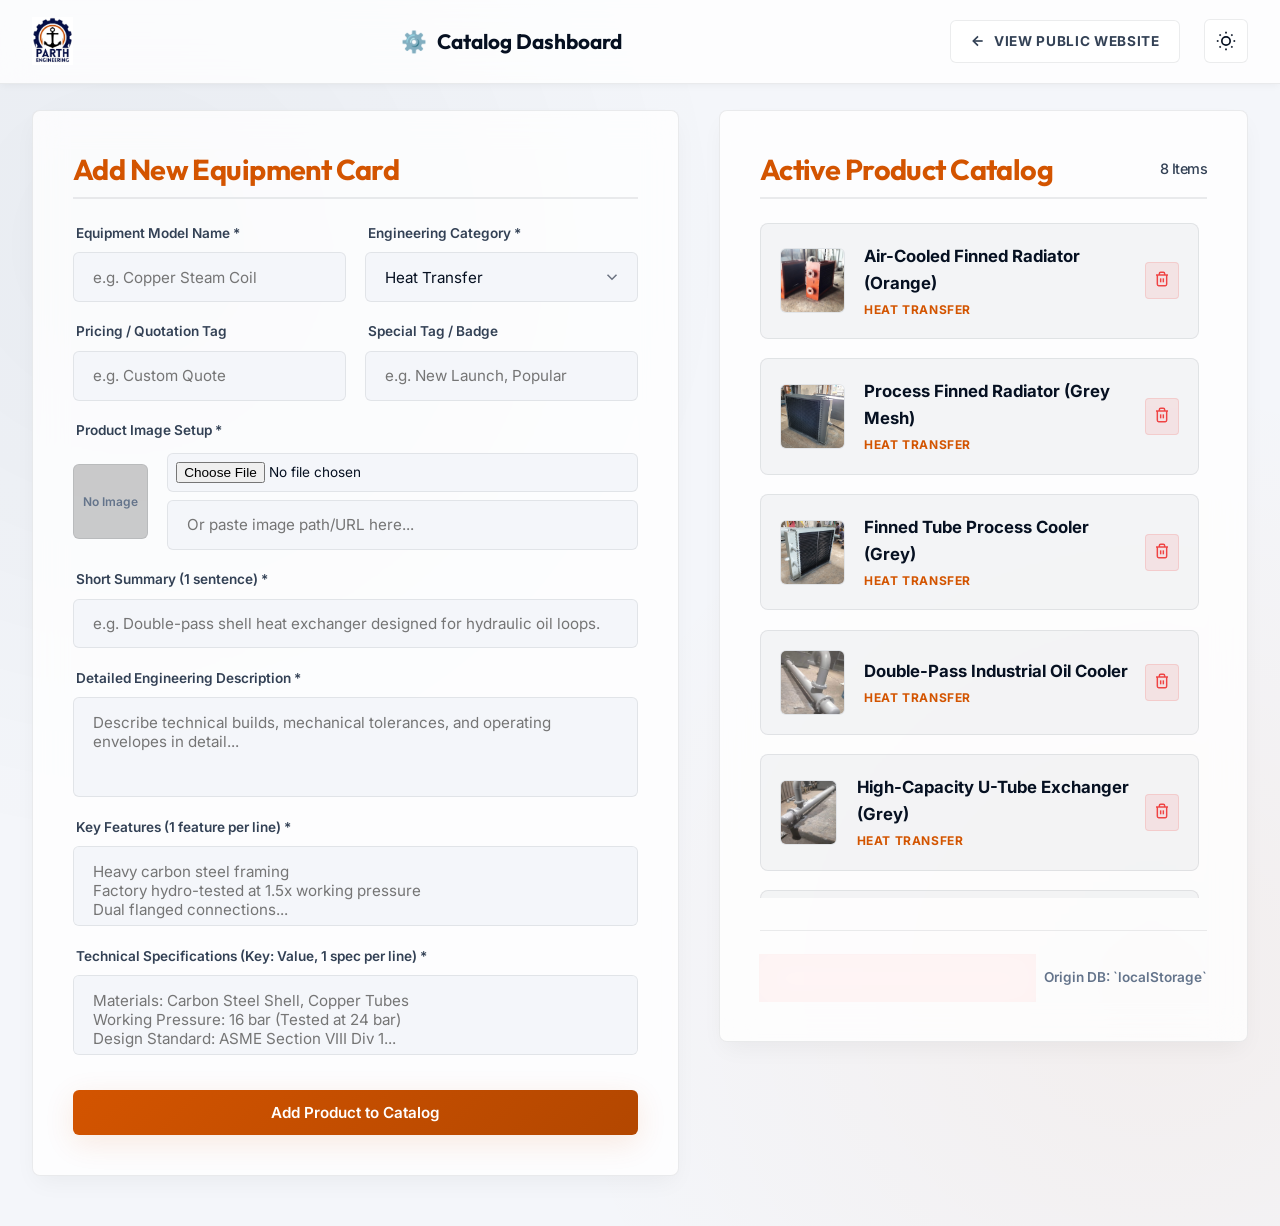
==== manage-product.html @ 8be784d9 "Initial commit: Parth Engineering Catalogue & Private Dashboard" ====
<!DOCTYPE html>
<html lang="en" data-theme="dark">
<head>
    <meta charset="UTF-8">
    <meta name="viewport" content="width=device-width, initial-scale=1.0">
    <title>Parth Engineering | Private Catalog Dashboard</title>
    
    <!-- Theme & Stylesheet -->
    <link rel="stylesheet" href="style.css">
    
    <style>
        /* Admin Page Custom Specific Utilities */
        .admin-dashboard-wrapper {
            min-height: 100vh;
            padding-top: 110px;
            padding-bottom: 50px;
            background: radial-gradient(circle at 10% 20%, rgba(var(--accent-secondary-rgb), 0.05) 0%, transparent 40%),
                        radial-gradient(circle at 90% 80%, rgba(var(--accent-primary-rgb), 0.05) 0%, transparent 40%);
        }
        
        .admin-container {
            width: 100%;
            max-width: 1400px;
            margin: 0 auto;
            padding: 0 2rem;
        }
        
        .dashboard-grid {
            display: grid;
            grid-template-columns: 1.1fr 0.9fr;
            gap: 2.5rem;
            align-items: flex-start;
        }
        
        .dashboard-panel {
            padding: 2.5rem;
            border-radius: 8px;
        }
        
        .dashboard-panel h2 {
            font-size: 1.8rem;
            margin-bottom: 1.5rem;
            color: var(--accent-primary);
            border-bottom: 2px solid var(--border-color);
            padding-bottom: 0.6rem;
            display: flex;
            align-items: center;
            justify-content: space-between;
        }
        
        .dashboard-panel h2 span {
            font-size: 0.9rem;
            color: var(--text-secondary);
            font-weight: 500;
        }
        
        .admin-nav-link {
            display: inline-flex;
            align-items: center;
            gap: 0.5rem;
            font-weight: 700;
            color: var(--text-secondary);
            text-transform: uppercase;
            font-size: 0.85rem;
            letter-spacing: 0.05em;
            padding: 0.6rem 1.2rem;
            border-radius: 6px;
            border: 1px solid var(--border-color);
            background: var(--surface);
            transition: var(--transition-smooth);
        }
        
        .admin-nav-link:hover {
            color: var(--accent-primary);
            border-color: var(--accent-primary);
            background: var(--surface-hover);
            transform: translateX(-3px);
        }
        
        .admin-nav-link svg {
            width: 16px;
            height: 16px;
            stroke: currentColor;
            stroke-width: 2.5;
            fill: none;
            transition: var(--transition-smooth);
        }
        
        .admin-form-grid {
            display: grid;
            grid-template-columns: 1fr 1fr;
            gap: 1.2rem;
        }
        
        .admin-form-grid .full-width {
            grid-column: span 2;
        }
        
        /* Dashboard scrollable inventory list */
        .dashboard-list {
            display: flex;
            flex-direction: column;
            gap: 1.2rem;
            max-height: 75vh;
            overflow-y: auto;
            padding-right: 0.5rem;
        }
        
        /* Scrollbar styles for dashboard list */
        .dashboard-list::-webkit-scrollbar {
            width: 6px;
        }
        .dashboard-list::-webkit-scrollbar-track {
            background: rgba(0,0,0,0.1);
            border-radius: 3px;
        }
        .dashboard-list::-webkit-scrollbar-thumb {
            background: var(--border-color);
            border-radius: 3px;
        }
        .dashboard-list::-webkit-scrollbar-thumb:hover {
            background: var(--accent-primary);
        }
        
        .dashboard-item {
            display: flex;
            align-items: center;
            justify-content: space-between;
            padding: 1.2rem;
            border-radius: 8px;
            background: rgba(var(--accent-secondary-rgb), 0.04);
            border: 1px solid var(--border-color);
            transition: var(--transition-smooth);
        }
        
        .dashboard-item:hover {
            border-color: rgba(var(--accent-primary-rgb), 0.3);
            background: rgba(var(--accent-secondary-rgb), 0.08);
            transform: translateY(-2px);
        }
        
        .dashboard-item-meta {
            display: flex;
            align-items: center;
            gap: 1.2rem;
        }
        
        .dashboard-item-meta img {
            width: 65px;
            height: 65px;
            object-fit: cover;
            border-radius: 6px;
            border: 1px solid var(--border-color);
            background: var(--bg-primary);
        }
        
        .dashboard-item-title {
            font-weight: 700;
            font-size: 1.05rem;
            margin-bottom: 0.2rem;
            color: var(--text-primary);
        }
        
        .dashboard-item-cat {
            font-size: 0.75rem;
            text-transform: uppercase;
            letter-spacing: 0.05em;
            color: var(--accent-primary);
            font-weight: 700;
        }
        
        .dashboard-footer-actions {
            margin-top: 2rem;
            border-top: 1px solid var(--border-color);
            padding-top: 1.5rem;
            display: flex;
            justify-content: space-between;
            align-items: center;
        }
        
        @media (max-width: 1024px) {
            .dashboard-grid {
                grid-template-columns: 1fr;
            }
        }
        
        @media (max-width: 640px) {
            .admin-form-grid {
                grid-template-columns: 1fr;
            }
            .admin-form-grid .full-width, 
            .admin-form-grid div {
                grid-column: span 1;
            }
        }
    </style>
</head>
<body>

    <!-- Header Navigation -->
    <header id="main-header" class="scrolled">
        <div class="container">
            <a href="index.html" class="logo" id="header-logo" aria-label="Parth Engineering Home">
                <img src="assets/logo.png" alt="Parth Engineering Logo">
            </a>
            
            <div style="font-family: 'Outfit', sans-serif; font-size: 1.3rem; font-weight: 700; display: flex; align-items: center; gap: 0.6rem;">
                <span style="color: var(--accent-primary);">⚙️</span> Catalog Dashboard
            </div>
            
            <div class="nav-actions">
                <a href="index.html" class="admin-nav-link">
                    <svg xmlns="http://www.w3.org/2000/svg" viewBox="0 0 24 24">
                        <line x1="19" y1="12" x2="5" y2="12"></line>
                        <polyline points="12 19 5 12 12 5"></polyline>
                    </svg>
                    <span>View Public Website</span>
                </a>
                
                <button class="theme-toggle" id="theme-toggle" aria-label="Toggle Dark/Light Theme">
                    <!-- Moon Icon -->
                    <svg class="moon-icon" viewBox="0 0 24 24" xmlns="http://www.w3.org/2000/svg">
                        <path d="M21 12.79A9 9 0 1 1 11.21 3 7 7 0 0 0 21 12.79z"></path>
                    </svg>
                    <!-- Sun Icon -->
                    <svg class="sun-icon" viewBox="0 0 24 24" xmlns="http://www.w3.org/2000/svg">
                        <circle cx="12" cy="12" r="5"></circle>
                        <line x1="12" y1="1" x2="12" y2="3"></line>
                        <line x1="12" y1="21" x2="12" y2="23"></line>
                        <line x1="4.22" y1="4.22" x2="5.64" y2="5.64"></line>
                        <line x1="18.36" y1="18.36" x2="19.78" y2="19.78"></line>
                        <line x1="1" y1="12" x2="3" y2="12"></line>
                        <line x1="21" y1="12" x2="23" y2="12"></line>
                        <line x1="4.22" y1="19.78" x2="5.64" y2="18.36"></line>
                        <line x1="18.36" y1="5.64" x2="19.78" y2="4.22"></line>
                    </svg>
                </button>
            </div>
        </div>
    </header>

    <main class="admin-dashboard-wrapper">
        <div class="admin-container">
            <div class="dashboard-grid">
                
                <!-- Left Section: Add Equipment Form Panel -->
                <section class="dashboard-panel glass">
                    <h2>Add New Equipment Card</h2>
                    <form id="admin-form" class="contact-form admin-form-grid">
                        <div class="form-group">
                            <label for="prod-name" class="form-label">Equipment Model Name *</label>
                            <input type="text" id="prod-name" class="form-input" placeholder="e.g. Copper Steam Coil" required>
                        </div>
                        
                        <div class="form-group">
                            <label for="prod-category" class="form-label">Engineering Category *</label>
                            <select id="prod-category" class="form-input" style="appearance: none; background-image: url('data:image/svg+xml,%3Csvg xmlns=%22http://www.w3.org/2000/svg%22 viewBox=%220 0 24 24%22 fill=%22none%22 stroke=%22%236b7280%22 stroke-width=%222%22%3E%3Cpolyline points=%226 9 12 15 18 9%22%3E%3C/polyline%3E%3C/svg%3E'); background-repeat: no-repeat; background-position: right 1rem center; background-size: 1.1rem;" required>
                                <option value="heat-transfer">Heat Transfer</option>
                                <option value="air-movement">Air Movement</option>
                                <option value="fabrication">Fabrication</option>
                            </select>
                        </div>
                        
                        <div class="form-group">
                            <label for="prod-price" class="form-label">Pricing / Quotation Tag</label>
                            <input type="text" id="prod-price" class="form-input" placeholder="e.g. Custom Quote">
                        </div>
                        
                        <div class="form-group">
                            <label for="prod-badge" class="form-label">Special Tag / Badge</label>
                            <input type="text" id="prod-badge" class="form-input" placeholder="e.g. New Launch, Popular">
                        </div>
                        
                        <div class="form-group full-width">
                            <label class="form-label">Product Image Setup *</label>
                            <div style="display: flex; gap: 1.2rem; align-items: center; margin-top: 0.2rem;">
                                <div id="prod-image-preview" style="width: 75px; height: 75px; border-radius: 6px; border: 1px solid var(--border-color); background: rgba(0,0,0,0.2); background-size: cover; background-position: center; display: flex; align-items: center; justify-content: center; flex-shrink: 0; color: var(--text-muted); font-size: 0.75rem; font-weight: 600;">
                                    No Image
                                </div>
                                <div style="display: flex; flex-direction: column; gap: 0.5rem; flex-grow: 1;">
                                    <input type="file" id="prod-image-file" class="form-input" accept="image/*" style="padding: 0.5rem; font-size: 0.85rem;" title="Upload directly from your device">
                                    <input type="text" id="prod-image" class="form-input" placeholder="Or paste image path/URL here..." required>
                                </div>
                            </div>
                        </div>
                        
                        <div class="form-group full-width">
                            <label for="prod-excerpt" class="form-label">Short Summary (1 sentence) *</label>
                            <input type="text" id="prod-excerpt" class="form-input" placeholder="e.g. Double-pass shell heat exchanger designed for hydraulic oil loops." required>
                        </div>
                        
                        <div class="form-group full-width">
                            <label for="prod-desc" class="form-label">Detailed Engineering Description *</label>
                            <textarea id="prod-desc" class="form-input" style="height: 100px;" placeholder="Describe technical builds, mechanical tolerances, and operating envelopes in detail..." required></textarea>
                        </div>
                        
                        <div class="form-group full-width">
                            <label for="prod-features" class="form-label">Key Features (1 feature per line) *</label>
                            <textarea id="prod-features" class="form-input" style="height: 80px;" placeholder="Heavy carbon steel framing&#10;Factory hydro-tested at 1.5x working pressure&#10;Dual flanged connections..." required></textarea>
                        </div>
                        
                        <div class="form-group full-width">
                            <label for="prod-specs" class="form-label">Technical Specifications (Key: Value, 1 spec per line) *</label>
                            <textarea id="prod-specs" class="form-input" style="height: 80px;" placeholder="Materials: Carbon Steel Shell, Copper Tubes&#10;Working Pressure: 16 bar (Tested at 24 bar)&#10;Design Standard: ASME Section VIII Div 1..." required></textarea>
                        </div>
                        
                        <button type="submit" class="btn btn-primary full-width" style="margin-top: 1rem;">
                            <span>Add Product to Catalog</span>
                        </button>
                    </form>
                </section>
                
                <!-- Right Section: Active Products Grid Panel -->
                <section class="dashboard-panel glass">
                    <h2>Active Product Catalog <span id="product-count">0 Items</span></h2>
                    
                    <div class="dashboard-list" id="admin-catalog-list">
                        <!-- Loaded dynamically from admin.js -->
                    </div>
                    
                    <div class="dashboard-footer-actions">
                        <button id="btn-admin-reset" class="btn btn-secondary" style="border-color: #ef4444; color: #ef4444; background: rgba(239, 68, 68, 0.05); font-weight: 700;">
                            <svg xmlns="http://www.w3.org/2000/svg" viewBox="0 0 24 24" width="16" height="16" fill="none" stroke="currentColor" stroke-width="2.5" style="margin-right: 0.2rem;">
                                <path d="M21.5 2v6h-6M21.34 15.57a10 10 0 1 1-.57-8.38l5.67-5.67"></path>
                            </svg>
                            <span>Reset Catalog to Defaults</span>
                        </button>
                        
                        <div style="font-size: 0.85rem; color: var(--text-muted); font-weight: 600;">
                            Origin DB: `localStorage`
                        </div>
                    </div>
                </section>
                
            </div>
        </div>
    </main>

    <!-- Core Administrative Controller Sheet -->
    <script src="admin.js"></script>
</body>
</html>
---- style.css ----
/* ==========================================================================
   Parth Engineering - Industrial Design System (Official Logo Palette Match)
   ========================================================================== */

@import url('https://fonts.googleapis.com/css2?family=Inter:wght@300;400;500;600;700&family=Outfit:wght@400;500;600;700;800&display=swap');

:root {
    /* Color Palette - Official Logo Dark Navy & Rust Orange Palette (Dark Mode - Default) */
    --bg-primary: #040811; /* Deepest Navy Black matching the logo gear base shadow */
    --bg-secondary: #08101e; /* Deep Navy Slate */
    --surface: rgba(14, 27, 49, 0.65); /* Translucent navy glassmorphism */
    --surface-solid: #0d1e35;
    --surface-hover: rgba(255, 255, 255, 0.03);
    
    --text-primary: #f9fafb;
    --text-secondary: #94a3b8;
    --text-muted: #64748b;
    
    --accent-primary: #e65c00; /* Official Logo Rust Orange */
    --accent-primary-rgb: 230, 92, 0;
    --accent-secondary: #002b66; /* Official Logo Navy Blue */
    --accent-secondary-rgb: 0, 43, 102;
    
    --border-color: rgba(255, 255, 255, 0.08);
    --border-hover: rgba(230, 92, 0, 0.4);
    
    --shadow-sm: 0 2px 8px -1px rgba(0, 0, 0, 0.3);
    --shadow-md: 0 10px 25px -5px rgba(0, 0, 0, 0.4);
    --shadow-lg: 0 20px 50px -12px rgba(0, 0, 0, 0.6);
    --shadow-accent: 0 8px 30px rgba(230, 92, 0, 0.18);
    
    --glass-blur: blur(16px);
    --transition-smooth: all 0.4s cubic-bezier(0.16, 1, 0.3, 1);
    --transition-snap: all 0.2s ease-out;
}

[data-theme="light"] {
    /* Color Palette - Official Logo Light Mode Palette */
    --bg-primary: #f4f6fa; /* Soft Slate-White with a light blue-navy hue */
    --bg-secondary: #ffffff;
    --surface: rgba(255, 255, 255, 0.78);
    --surface-solid: #e2e8f0;
    --surface-hover: rgba(0, 0, 0, 0.02);
    
    --text-primary: #061021; /* Deep Navy matching the logo text */
    --text-secondary: #334155;
    --text-muted: #64748b;
    
    --accent-primary: #d35400; /* Richer Logo Rust Orange for high legibility */
    --accent-primary-rgb: 211, 84, 0;
    --accent-secondary: #002244; /* Deeper Logo Corporate Navy */
    --accent-secondary-rgb: 0, 34, 68;
    
    --border-color: rgba(6, 16, 33, 0.08);
    --border-hover: rgba(211, 84, 0, 0.4);
    
    --shadow-sm: 0 2px 8px -1px rgba(0, 0, 0, 0.05);
    --shadow-md: 0 10px 25px -5px rgba(0, 0, 0, 0.05);
    --shadow-lg: 0 20px 50px -12px rgba(0, 0, 0, 0.08);
    --shadow-accent: 0 8px 30px rgba(211, 84, 0, 0.12);
}

/* ==========================================================================
   Reset & Base Styles
   ========================================================================== */

* {
    margin: 0;
    padding: 0;
    box-sizing: border-box;
    font-family: 'Inter', sans-serif;
    -webkit-font-smoothing: antialiased;
}

html {
    scroll-behavior: smooth;
    font-size: 16px;
    background-color: var(--bg-primary);
    color: var(--text-primary);
    transition: background-color 0.5s ease, color 0.5s ease;
}

body {
    overflow-x: hidden;
    line-height: 1.6;
}

h1, h2, h3, h4, h5, h6 {
    font-family: 'Outfit', sans-serif;
    font-weight: 700;
    line-height: 1.25;
    letter-spacing: -0.02em;
}

a {
    color: inherit;
    text-decoration: none;
    transition: var(--transition-snap);
}

button, input, select, textarea {
    background: none;
    border: none;
    outline: none;
    font-family: inherit;
    color: inherit;
}

/* Custom Scrollbar */
::-webkit-scrollbar {
    width: 10px;
}
::-webkit-scrollbar-track {
    background: var(--bg-primary);
}
::-webkit-scrollbar-thumb {
    background: rgba(var(--accent-primary-rgb), 0.25);
    border-radius: 5px;
    border: 2px solid var(--bg-primary);
}
::-webkit-scrollbar-thumb:hover {
    background: rgba(var(--accent-primary-rgb), 0.5);
}

/* Selection */
::selection {
    background: rgba(var(--accent-primary-rgb), 0.3);
    color: var(--text-primary);
}

/* ==========================================================================
   Reusable Utilities
   ========================================================================== */

.container {
    width: 100%;
    max-width: 1280px;
    margin: 0 auto;
    padding: 0 2rem;
}

.glass {
    background: var(--surface);
    backdrop-filter: var(--glass-blur);
    -webkit-backdrop-filter: var(--glass-blur);
    border: 1px solid var(--border-color);
    box-shadow: var(--shadow-md);
    transition: var(--transition-smooth);
}

.text-gradient {
    background: linear-gradient(135deg, var(--text-primary) 30%, rgba(var(--accent-primary-rgb), 0.95) 75%, #ff7a29 100%);
    -webkit-background-clip: text;
    -webkit-text-fill-color: transparent;
    background-clip: text;
}

.btn {
    display: inline-flex;
    align-items: center;
    justify-content: center;
    gap: 0.5rem;
    padding: 0.8rem 1.8rem;
    border-radius: 6px; /* High geometric industrial feel */
    font-weight: 600;
    cursor: pointer;
    transition: var(--transition-smooth);
    font-size: 0.95rem;
    position: relative;
    overflow: hidden;
}

.btn-primary {
    background: linear-gradient(135deg, var(--accent-primary) 0%, #b34700 100%);
    color: #ffffff;
    box-shadow: var(--shadow-accent);
}

.btn-primary::before {
    content: '';
    position: absolute;
    top: 0;
    left: 0;
    width: 100%;
    height: 100%;
    background: linear-gradient(135deg, #b34700 0%, var(--accent-primary) 100%);
    opacity: 0;
    transition: var(--transition-smooth);
    z-index: 1;
}

.btn-primary:hover::before {
    opacity: 1;
}

.btn-primary:hover {
    transform: translateY(-2px);
    box-shadow: 0 12px 35px rgba(var(--accent-primary-rgb), 0.35);
}

.btn-primary > * {
    position: relative;
    z-index: 2;
}

.btn-secondary {
    border: 1px solid var(--border-color);
    background: var(--surface);
    backdrop-filter: var(--glass-blur);
    color: var(--text-primary);
}

.btn-secondary:hover {
    background: var(--surface-hover);
    border-color: var(--accent-primary);
    transform: translateY(-2px);
    box-shadow: var(--shadow-sm);
}

.badge {
    display: inline-block;
    padding: 0.25rem 0.75rem;
    border-radius: 4px;
    font-size: 0.75rem;
    font-weight: 700;
    text-transform: uppercase;
    letter-spacing: 0.05em;
    background: rgba(var(--accent-primary-rgb), 0.12);
    color: var(--accent-primary);
    border: 1px solid rgba(var(--accent-primary-rgb), 0.15);
}

/* ==========================================================================
   Header / Navigation
   ========================================================================== */

header {
    position: fixed;
    top: 0;
    left: 0;
    width: 100%;
    z-index: 1000;
    transition: var(--transition-smooth);
    border-bottom: 1px solid transparent;
}

header.scrolled {
    background: var(--surface);
    backdrop-filter: var(--glass-blur);
    -webkit-backdrop-filter: var(--glass-blur);
    border-bottom: 1px solid var(--border-color);
    box-shadow: var(--shadow-sm);
    padding: 0.4rem 0;
}

header .container {
    display: flex;
    align-items: center;
    justify-content: space-between;
    height: 90px;
    transition: var(--transition-smooth);
}

header.scrolled .container {
    height: 70px;
}

.logo {
    display: flex;
    align-items: center;
    height: 100%;
}

.logo img {
    height: 58px;
    width: auto;
    object-fit: contain;
    transition: var(--transition-smooth);
}

header.scrolled .logo img {
    height: 48px;
}

nav {
    display: flex;
    align-items: center;
    gap: 2.5rem;
}

nav a {
    font-size: 0.95rem;
    font-weight: 600;
    color: var(--text-secondary);
    position: relative;
    padding: 0.5rem 0;
    text-transform: uppercase;
    letter-spacing: 0.03em;
}

nav a::after {
    content: '';
    position: absolute;
    bottom: 0;
    left: 0;
    width: 0;
    height: 2px;
    background: var(--accent-primary);
    transition: var(--transition-smooth);
}

nav a:hover {
    color: var(--text-primary);
}

nav a:hover::after {
    width: 100%;
}

.nav-actions {
    display: flex;
    align-items: center;
    gap: 1.5rem;
}

.theme-toggle {
    width: 44px;
    height: 44px;
    border-radius: 6px;
    cursor: pointer;
    display: flex;
    align-items: center;
    justify-content: center;
    border: 1px solid var(--border-color);
    background: var(--surface);
    transition: var(--transition-smooth);
}

.theme-toggle:hover {
    border-color: var(--accent-primary);
    box-shadow: var(--shadow-sm);
}

.theme-toggle svg {
    width: 20px;
    height: 20px;
    stroke: var(--text-primary);
    fill: none;
    stroke-width: 2;
    transition: var(--transition-smooth);
}

.theme-toggle .sun-icon {
    display: none;
}

[data-theme="light"] .theme-toggle .moon-icon {
    display: none;
}

[data-theme="light"] .theme-toggle .sun-icon {
    display: block;
}

/* Mobile Menu Button */
.menu-btn {
    display: none;
    flex-direction: column;
    gap: 6px;
    width: 30px;
    cursor: pointer;
    z-index: 1001;
}

.menu-btn span {
    display: block;
    width: 100%;
    height: 2px;
    background: var(--text-primary);
    transition: var(--transition-smooth);
}

/* ==========================================================================
   Hero Section
   ========================================================================== */

.hero {
    min-height: 100vh;
    padding-top: 160px;
    padding-bottom: 80px;
    display: flex;
    align-items: center;
    position: relative;
    background: radial-gradient(circle at 80% 20%, rgba(var(--accent-primary-rgb), 0.08) 0%, transparent 50%),
                radial-gradient(circle at 10% 80%, rgba(var(--accent-secondary-rgb), 0.06) 0%, transparent 50%);
}

.hero-grid {
    display: grid;
    grid-template-columns: 1.25fr 0.75fr;
    gap: 4rem;
    align-items: center;
}

.hero-tag {
    margin-bottom: 1.5rem;
}

.hero h1 {
    font-size: 4.2rem;
    line-height: 1.1;
    margin-bottom: 1.5rem;
    font-weight: 800;
}

.hero-desc {
    font-size: 1.15rem;
    color: var(--text-secondary);
    max-width: 600px;
    margin-bottom: 2.5rem;
}

.hero-buttons {
    display: flex;
    gap: 1.5rem;
}

.hero-image-wrapper {
    position: relative;
    display: flex;
    justify-content: center;
    align-items: center;
}

.hero-image-glow {
    position: absolute;
    width: 120%;
    height: 120%;
    background: radial-gradient(circle, rgba(var(--accent-primary-rgb), 0.12) 0%, transparent 60%);
    z-index: 0;
    filter: blur(40px);
}

.hero-image {
    width: 100%;
    max-width: 460px;
    height: 380px;
    object-fit: cover;
    border-radius: 8px; /* High geometric industrial feel */
    z-index: 1;
    border: 1px solid var(--border-color);
    box-shadow: var(--shadow-lg);
    transition: var(--transition-smooth);
}

.hero-image:hover {
    transform: scale(1.02);
    border-color: var(--accent-primary);
}

/* ==========================================================================
   Metrics Section
   ========================================================================== */

.metrics {
    padding: 60px 0;
    border-top: 1px solid var(--border-color);
    border-bottom: 1px solid var(--border-color);
    background: var(--bg-secondary);
}

.metrics-grid {
    display: grid;
    grid-template-columns: repeat(4, 1fr);
    gap: 2rem;
}

.metric-card {
    text-align: center;
    border-left: 2px solid rgba(var(--accent-primary-rgb), 0.25);
    padding-left: 1rem;
}

.metric-card:first-child {
    border-left: none;
    padding-left: 0;
}

.metric-number {
    font-family: 'Outfit', sans-serif;
    font-size: 2.8rem;
    font-weight: 800;
    color: var(--accent-primary);
    margin-bottom: 0.5rem;
}

.metric-label {
    font-size: 0.9rem;
    color: var(--text-secondary);
    font-weight: 600;
    text-transform: uppercase;
    letter-spacing: 0.05em;
}

/* ==========================================================================
   Catalog (Products Section)
   ========================================================================== */

.catalog {
    padding: 100px 0;
}

.section-header {
    text-align: center;
    max-width: 700px;
    margin: 0 auto 4rem auto;
}

.section-header .badge {
    margin-bottom: 1rem;
}

.section-header h2 {
    font-size: 2.8rem;
    margin-bottom: 1.2rem;
}

.section-header p {
    color: var(--text-secondary);
    font-size: 1.1rem;
}

/* Controls Grid */
.catalog-controls {
    display: grid;
    grid-template-columns: 1fr auto auto;
    gap: 1.5rem;
    margin-bottom: 3rem;
    align-items: center;
}

/* Search bar */
.search-wrapper {
    position: relative;
    border-radius: 6px;
}

.search-wrapper svg {
    position: absolute;
    left: 1.2rem;
    top: 50%;
    transform: translateY(-50%);
    width: 20px;
    height: 20px;
    stroke: var(--text-muted);
    fill: none;
    stroke-width: 2;
}

.search-input {
    width: 100%;
    padding: 0.9rem 1.5rem 0.9rem 3.2rem;
    border-radius: 6px;
    font-size: 0.95rem;
    background: var(--surface);
    border: 1px solid var(--border-color);
    transition: var(--transition-smooth);
}

.search-input:focus {
    border-color: var(--accent-primary);
    box-shadow: 0 0 0 4px rgba(var(--accent-primary-rgb), 0.15);
    background: var(--bg-secondary);
}

/* Categories & Sort */
.categories {
    display: flex;
    gap: 0.8rem;
}

.category-pill {
    padding: 0.7rem 1.4rem;
    border-radius: 6px;
    font-size: 0.85rem;
    font-weight: 700;
    text-transform: uppercase;
    letter-spacing: 0.05em;
    cursor: pointer;
    background: var(--surface);
    border: 1px solid var(--border-color);
    color: var(--text-secondary);
    transition: var(--transition-smooth);
}

.category-pill:hover,
.category-pill.active {
    background: var(--accent-primary);
    border-color: var(--accent-primary);
    color: #ffffff;
    transform: translateY(-1px);
    box-shadow: var(--shadow-accent);
}

.sort-select {
    padding: 0.7rem 2.5rem 0.7rem 1.4rem;
    border-radius: 6px;
    font-size: 0.85rem;
    font-weight: 700;
    text-transform: uppercase;
    letter-spacing: 0.05em;
    cursor: pointer;
    background: var(--surface);
    border: 1px solid var(--border-color);
    color: var(--text-secondary);
    transition: var(--transition-smooth);
    appearance: none;
    background-image: url("data:image/svg+xml,%3Csvg xmlns='http://www.w3.org/2000/svg' viewBox='0 0 24 24' fill='none' stroke='%236b7280' stroke-width='2' stroke-linecap='round' stroke-linejoin='round'%3E%3Cpolyline points='6 9 12 15 18 9'%3E%3C/polyline%3E%3C/svg%3E");
    background-repeat: no-repeat;
    background-position: right 1rem center;
    background-size: 1.1rem;
}

.sort-select:focus,
.sort-select:hover {
    border-color: var(--accent-primary);
    color: var(--text-primary);
}

/* Product Grid */
.product-grid {
    display: grid;
    grid-template-columns: repeat(auto-fill, minmax(360px, 1fr));
    gap: 2.5rem;
    min-height: 400px;
    transition: var(--transition-smooth);
}

/* Product Card */
.product-card {
    border-radius: 8px;
    overflow: hidden;
    cursor: pointer;
    display: flex;
    flex-direction: column;
    position: relative;
    transform: translateY(0);
}

.product-card:hover {
    transform: translateY(-8px);
    border-color: var(--accent-primary);
    box-shadow: var(--shadow-lg);
}

.product-image-container {
    width: 100%;
    height: 280px;
    overflow: hidden;
    position: relative;
    background: var(--bg-secondary);
}

.product-card-img {
    width: 100%;
    height: 100%;
    object-fit: cover;
    transition: transform 0.6s cubic-bezier(0.16, 1, 0.3, 1);
}

.product-card:hover .product-card-img {
    transform: scale(1.06);
}

.product-card-badge {
    position: absolute;
    top: 1.2rem;
    left: 1.2rem;
    z-index: 10;
}

.product-card-info {
    padding: 1.8rem;
    display: flex;
    flex-direction: column;
    flex-grow: 1;
}

.product-card-category {
    font-size: 0.8rem;
    text-transform: uppercase;
    letter-spacing: 0.05em;
    color: var(--accent-primary);
    font-weight: 700;
    margin-bottom: 0.5rem;
}

.product-card-title {
    font-size: 1.35rem;
    font-weight: 700;
    margin-bottom: 0.8rem;
    transition: var(--transition-snap);
}

.product-card:hover .product-card-title {
    color: var(--accent-primary);
}

.product-card-excerpt {
    font-size: 0.95rem;
    color: var(--text-secondary);
    margin-bottom: 1.5rem;
    line-height: 1.5;
    flex-grow: 1;
}

.product-card-footer {
    display: flex;
    align-items: center;
    justify-content: space-between;
    padding-top: 1.2rem;
    border-top: 1px solid var(--border-color);
}

.product-card-price {
    font-family: 'Outfit', sans-serif;
    font-size: 1.1rem;
    font-weight: 700;
    color: var(--text-muted);
}

.view-btn {
    display: flex;
    align-items: center;
    gap: 0.4rem;
    font-size: 0.85rem;
    font-weight: 700;
    text-transform: uppercase;
    letter-spacing: 0.03em;
    color: var(--accent-primary);
}

.view-btn svg {
    width: 16px;
    height: 16px;
    stroke: var(--accent-primary);
    fill: none;
    stroke-width: 2.5;
    transition: var(--transition-smooth);
}

.product-card:hover .view-btn svg {
    transform: translateX(4px);
}

/* Empty State */
.empty-state {
    grid-column: 1 / -1;
    display: flex;
    flex-direction: column;
    align-items: center;
    justify-content: center;
    padding: 5rem 2rem;
    text-align: center;
}

.empty-state svg {
    width: 60px;
    height: 60px;
    stroke: var(--text-muted);
    margin-bottom: 1.5rem;
}

.empty-state h3 {
    font-size: 1.6rem;
    margin-bottom: 0.5rem;
}

.empty-state p {
    color: var(--text-secondary);
}

/* ==========================================================================
   About Section
   ========================================================================== */

.about {
    padding: 100px 0;
    background: var(--bg-secondary);
    border-top: 1px solid var(--border-color);
    border-bottom: 1px solid var(--border-color);
}

.about-grid {
    display: grid;
    grid-template-columns: 1.15fr 0.85fr;
    gap: 4rem;
    align-items: center;
    margin-bottom: 5rem;
}

.about-story {
    max-width: 640px;
}

.about-story .badge {
    margin-bottom: 1.5rem;
}

.about-story h2 {
    font-size: 2.8rem;
    margin-bottom: 1.8rem;
}

.about-story p {
    color: var(--text-secondary);
    font-size: 1.1rem;
    margin-bottom: 1.5rem;
    line-height: 1.7;
}

.about-story p:last-of-type {
    margin-bottom: 2.5rem;
}

/* Two-Image Staggered Gallery Layout */
.about-gallery {
    display: grid;
    grid-template-columns: 1fr 1fr;
    gap: 1.5rem;
    position: relative;
    align-items: flex-start;
    width: 100%;
}

.about-image-glow {
    position: absolute;
    width: 120%;
    height: 120%;
    background: radial-gradient(circle, rgba(var(--accent-primary-rgb), 0.12) 0%, transparent 60%);
    z-index: 0;
    filter: blur(40px);
    top: -10%;
    left: -10%;
}

.gallery-column {
    display: flex;
    flex-direction: column;
    gap: 1.5rem;
    z-index: 1;
}

/* Offset the second column to create a beautiful staggered layout */
.gallery-column:nth-child(2) {
    margin-top: 3.5rem;
}

.gallery-item {
    border-radius: 8px;
    overflow: hidden;
    border: 1px solid var(--border-color);
    box-shadow: var(--shadow-md);
    transition: var(--transition-smooth);
    background: var(--surface);
    display: flex;
    flex-direction: column;
}

.gallery-item img {
    width: 100%;
    height: auto;
    object-fit: cover;
    display: block;
    transition: var(--transition-smooth);
}

.gallery-item:hover {
    transform: translateY(-5px);
    border-color: var(--accent-primary);
    box-shadow: var(--shadow-lg);
}

.gallery-item:hover img {
    transform: scale(1.03);
}

.gallery-caption {
    padding: 0.8rem 1rem;
    font-size: 0.75rem;
    font-weight: 700;
    text-transform: uppercase;
    letter-spacing: 0.05em;
    color: var(--text-secondary);
    border-top: 1px solid var(--border-color);
    text-align: center;
    background: rgba(var(--accent-secondary-rgb), 0.05);
}

/* Row 2: Value Cards (4 columns) */
.about-values-row {
    display: grid;
    grid-template-columns: repeat(4, 1fr);
    gap: 2rem;
}

.value-card {
    padding: 2.2rem 2rem;
    border-radius: 8px;
}

.value-icon-wrapper {
    width: 50px;
    height: 50px;
    border-radius: 6px;
    background: rgba(var(--accent-primary-rgb), 0.1);
    display: flex;
    align-items: center;
    justify-content: center;
    margin-bottom: 1.5rem;
}

.value-icon-wrapper svg {
    width: 24px;
    height: 24px;
    stroke: var(--accent-primary);
    stroke-width: 2.2;
    fill: none;
}

.value-card h3 {
    font-size: 1.25rem;
    margin-bottom: 0.8rem;
}

.value-card p {
    font-size: 0.95rem;
    color: var(--text-secondary);
    line-height: 1.5;
}

/* ==========================================================================
   Details / Interactive Timeline Section
   ========================================================================== */

.details-section {
    padding: 100px 0;
}

.timeline {
    position: relative;
    max-width: 800px;
    margin: 4rem auto 0 auto;
    padding-left: 2rem;
}

.timeline::before {
    content: '';
    position: absolute;
    left: 0;
    top: 0;
    height: 100%;
    width: 2px;
    background: linear-gradient(to bottom, var(--accent-primary), var(--accent-secondary), transparent);
}

.timeline-item {
    position: relative;
    margin-bottom: 3.5rem;
}

.timeline-item:last-child {
    margin-bottom: 0;
}

.timeline-dot {
    position: absolute;
    left: -2.4rem;
    top: 0.2rem;
    width: 14px;
    height: 14px;
    border-radius: 50%;
    background: var(--accent-primary);
    border: 3px solid var(--bg-primary);
    box-shadow: 0 0 10px var(--accent-primary);
    transition: var(--transition-smooth);
}

.timeline-item:hover .timeline-dot {
    transform: scale(1.3);
    background: var(--accent-secondary);
    box-shadow: 0 0 15px var(--accent-secondary);
}

.timeline-year {
    font-family: 'Outfit', sans-serif;
    font-size: 1.1rem;
    font-weight: 700;
    color: var(--accent-primary);
    margin-bottom: 0.5rem;
}

.timeline-content {
    padding: 1.8rem;
    border-radius: 8px;
}

.timeline-content h3 {
    font-size: 1.3rem;
    margin-bottom: 0.8rem;
}

.timeline-content p {
    color: var(--text-secondary);
    font-size: 0.95rem;
}

/* ==========================================================================
   Catalog Admin Panel Modal Styles
   ========================================================================== */

.admin-trigger-container {
    display: flex;
    justify-content: center;
    margin-top: 2rem;
}

.btn-admin-trigger {
    border: 1px dashed var(--accent-primary);
    background: rgba(var(--accent-primary-rgb), 0.05);
    color: var(--accent-primary);
    gap: 0.6rem;
}

.btn-admin-trigger:hover {
    background: rgba(var(--accent-primary-rgb), 0.12);
    border-style: solid;
    transform: translateY(-2px);
}

.btn-admin-trigger svg {
    width: 18px;
    height: 18px;
    stroke: var(--accent-primary);
    fill: none;
    stroke-width: 2.2;
}

/* Admin Modal Grid Forms */
.admin-grid-layout {
    display: grid;
    grid-template-columns: 1.1fr 0.9fr;
    height: 100%;
}

.admin-form-col {
    padding: 3rem;
    border-right: 1px solid var(--border-color);
    overflow-y: auto;
    max-height: 80vh;
}

.admin-form-col h3 {
    font-size: 1.6rem;
    margin-bottom: 1.5rem;
    color: var(--accent-primary);
    border-bottom: 2px solid var(--border-color);
    padding-bottom: 0.5rem;
}

.admin-list-col {
    padding: 3rem;
    overflow-y: auto;
    max-height: 80vh;
    display: flex;
    flex-direction: column;
}

.admin-list-col h3 {
    font-size: 1.6rem;
    margin-bottom: 1.5rem;
    color: var(--accent-primary);
    border-bottom: 2px solid var(--border-color);
    padding-bottom: 0.5rem;
}

/* Active Catalog List cards */
.admin-catalog-list {
    display: flex;
    flex-direction: column;
    gap: 1rem;
    flex-grow: 1;
}

.admin-list-item {
    display: flex;
    align-items: center;
    justify-content: space-between;
    padding: 1rem;
    border-radius: 8px;
    background: rgba(var(--accent-secondary-rgb), 0.05);
    border: 1px solid var(--border-color);
}

.admin-item-meta {
    display: flex;
    align-items: center;
    gap: 1rem;
}

.admin-item-meta img {
    width: 50px;
    height: 50px;
    object-fit: cover;
    border-radius: 4px;
    border: 1px solid var(--border-color);
}

.admin-item-title {
    font-weight: 700;
    font-size: 0.95rem;
}

.admin-item-cat {
    font-size: 0.75rem;
    text-transform: uppercase;
    letter-spacing: 0.03em;
    color: var(--accent-primary);
    font-weight: 700;
}

.btn-delete-item {
    padding: 0.5rem;
    border-radius: 4px;
    background: rgba(239, 68, 68, 0.1);
    color: #ef4444;
    cursor: pointer;
    border: 1px solid rgba(239, 68, 68, 0.15);
    transition: var(--transition-snap);
}

.btn-delete-item:hover {
    background: #ef4444;
    color: #ffffff;
    transform: scale(1.05);
}

.btn-delete-item svg {
    width: 16px;
    height: 16px;
    stroke: currentColor;
    fill: none;
    stroke-width: 2.2;
}

.admin-form-actions {
    display: flex;
    gap: 1rem;
    margin-top: 1.5rem;
}

.admin-form-actions .btn {
    flex-grow: 1;
}

/* ==========================================================================
   Contact / Footer
   ========================================================================== */

.contact {
    padding: 100px 0;
    background: var(--bg-secondary);
    border-top: 1px solid var(--border-color);
}

.contact-grid {
    display: grid;
    grid-template-columns: 0.82fr 1.18fr;
    gap: 4rem;
}

.contact-info {
    display: flex;
    flex-direction: column;
    justify-content: space-between;
}

.contact-info-header h2 {
    font-size: 2.8rem;
    margin-bottom: 1rem;
}

.contact-info-header p {
    color: var(--text-secondary);
    margin-bottom: 2rem;
}

.contact-details {
    display: flex;
    flex-direction: column;
    gap: 1.8rem;
    margin-bottom: 3rem;
}

.contact-detail-item {
    display: flex;
    align-items: flex-start;
    gap: 1rem;
}

.contact-detail-icon {
    width: 44px;
    height: 44px;
    border-radius: 6px;
    background: var(--surface);
    border: 1px solid var(--border-color);
    display: flex;
    align-items: center;
    justify-content: center;
    flex-shrink: 0;
}

.contact-detail-icon svg {
    width: 20px;
    height: 20px;
    stroke: var(--accent-primary);
    stroke-width: 2;
    fill: none;
}

.contact-detail-text h4 {
    font-size: 0.95rem;
    font-weight: 600;
    color: var(--text-muted);
    margin-bottom: 0.2rem;
}

.contact-detail-text p {
    font-size: 1.05rem;
    font-weight: 500;
}

.contact-form-wrapper {
    padding: 3rem;
    border-radius: 8px;
}

.contact-form {
    display: grid;
    grid-template-columns: 1fr 1fr;
    gap: 1.5rem;
}

.form-group {
    display: flex;
    flex-direction: column;
    gap: 0.5rem;
}

.form-group.full-width {
    grid-column: span 2;
}

.form-label {
    font-size: 0.85rem;
    font-weight: 600;
    color: var(--text-secondary);
    margin-left: 0.2rem;
}

.form-input {
    width: 100%;
    padding: 0.9rem 1.2rem;
    border-radius: 6px;
    background: var(--bg-primary);
    border: 1px solid var(--border-color);
    font-size: 0.95rem;
    color: var(--text-primary);
    transition: var(--transition-smooth);
}

.form-input:focus {
    border-color: var(--accent-primary);
    box-shadow: 0 0 0 4px rgba(var(--accent-primary-rgb), 0.15);
    background: var(--bg-primary);
}

textarea.form-input {
    resize: none;
    height: 140px;
}

.contact-form .btn {
    grid-column: span 2;
    margin-top: 1rem;
}

/* Footer styling */
footer {
    padding: 80px 0 40px 0;
    background: var(--bg-primary);
    border-top: 1px solid var(--border-color);
}

.footer-top {
    display: grid;
    grid-template-columns: 1.3fr 0.7fr 1fr;
    gap: 4rem;
    margin-bottom: 50px;
    align-items: flex-start;
}

.footer-brand .logo {
    margin-bottom: 1.5rem;
}

.footer-brand p {
    color: var(--text-secondary);
    max-width: 340px;
}

.footer-links h4 {
    font-size: 1rem;
    text-transform: uppercase;
    letter-spacing: 0.05em;
    margin-bottom: 1.5rem;
    color: var(--accent-primary);
}

.footer-links ul {
    list-style: none;
    display: flex;
    flex-direction: column;
    gap: 0.8rem;
}

.footer-links a {
    color: var(--text-secondary);
    font-size: 0.95rem;
    font-weight: 500;
}

.footer-links a:hover {
    color: var(--accent-primary);
    padding-left: 4px;
}

.footer-newsletter h4 {
    font-size: 1rem;
    text-transform: uppercase;
    letter-spacing: 0.05em;
    margin-bottom: 1.2rem;
    color: var(--accent-primary);
}

.footer-newsletter p {
    color: var(--text-secondary);
    font-size: 0.9rem;
    margin-bottom: 1.5rem;
}

.newsletter-form {
    display: flex;
    gap: 0.5rem;
}

.newsletter-form .form-input {
    border-radius: 6px;
    padding: 0.7rem 1.2rem;
}

.newsletter-form .btn {
    border-radius: 6px;
    padding: 0.7rem 1.5rem;
}

.footer-bottom {
    display: flex;
    align-items: center;
    justify-content: space-between;
    padding-top: 30px;
    border-top: 1px solid var(--border-color);
    color: var(--text-muted);
    font-size: 0.85rem;
}

.footer-socials {
    display: flex;
    gap: 1rem;
}

.social-link {
    width: 38px;
    height: 38px;
    border-radius: 6px;
    display: flex;
    align-items: center;
    justify-content: center;
    background: var(--surface);
    border: 1px solid var(--border-color);
    transition: var(--transition-smooth);
}

.social-link svg {
    width: 18px;
    height: 18px;
    stroke: var(--text-secondary);
    stroke-width: 2;
    fill: none;
}

.social-link:hover {
    border-color: var(--accent-primary);
    background: var(--accent-primary);
}

.social-link:hover svg {
    stroke: #ffffff;
    transform: scale(1.1);
}

/* ==========================================================================
   Product Details Modal
   ========================================================================== */

.modal-backdrop {
    position: fixed;
    top: 0;
    left: 0;
    width: 100%;
    height: 100%;
    z-index: 2000;
    background: rgba(4, 6, 10, 0.85);
    backdrop-filter: blur(12px);
    -webkit-backdrop-filter: blur(12px);
    display: flex;
    align-items: center;
    justify-content: center;
    padding: 2rem;
    opacity: 0;
    visibility: hidden;
    transition: opacity 0.5s cubic-bezier(0.16, 1, 0.3, 1), visibility 0.5s;
}

.modal-backdrop.open {
    opacity: 1;
    visibility: visible;
}

.modal-content {
    width: 100%;
    max-width: 1050px;
    max-height: 92vh;
    border-radius: 12px;
    overflow-y: auto;
    position: relative;
    transform: scale(0.95) translateY(15px);
    opacity: 0;
    transition: transform 0.5s cubic-bezier(0.16, 1, 0.3, 1), opacity 0.5s cubic-bezier(0.16, 1, 0.3, 1);
}

.modal-backdrop.open .modal-content {
    transform: scale(1) translateY(0);
    opacity: 1;
}

.modal-close-btn {
    position: absolute;
    top: 1.5rem;
    right: 1.5rem;
    width: 44px;
    height: 44px;
    border-radius: 6px;
    background: var(--surface);
    border: 1px solid var(--border-color);
    display: flex;
    align-items: center;
    justify-content: center;
    cursor: pointer;
    z-index: 10;
    transition: var(--transition-smooth);
}

.modal-close-btn:hover {
    border-color: var(--accent-primary);
    transform: rotate(90deg);
}

.modal-close-btn svg {
    width: 20px;
    height: 20px;
    stroke: var(--text-primary);
    stroke-width: 2.5;
}

.modal-body-grid {
    display: grid;
    grid-template-columns: 1fr 1fr;
    height: 100%;
}

.modal-image-col {
    background: var(--bg-secondary);
    display: flex;
    align-items: center;
    justify-content: center;
    height: 520px;
    position: relative;
}

.modal-img {
    width: 100%;
    height: 100%;
    object-fit: cover;
}

.modal-info-col {
    padding: 3rem;
    overflow-y: auto;
    display: flex;
    flex-direction: column;
    justify-content: space-between;
}

.modal-info-header {
    margin-bottom: 2rem;
}

.modal-category {
    font-size: 0.85rem;
    text-transform: uppercase;
    letter-spacing: 0.05em;
    color: var(--accent-primary);
    font-weight: 700;
    margin-bottom: 0.5rem;
}

.modal-title {
    font-size: 2.2rem;
    font-weight: 800;
    margin-bottom: 0.8rem;
}

.modal-price {
    font-family: 'Outfit', sans-serif;
    font-size: 1.1rem;
    font-weight: 700;
    color: var(--text-muted);
    margin-bottom: 1.5rem;
}

.modal-description {
    color: var(--text-secondary);
    font-size: 1.05rem;
    line-height: 1.6;
}

.modal-details-tabs {
    margin-top: 2.2rem;
}

.tab-nav {
    display: flex;
    border-bottom: 1px solid var(--border-color);
    margin-bottom: 1.5rem;
}

.tab-btn {
    padding: 0.8rem 1.2rem;
    font-size: 0.85rem;
    font-weight: 700;
    text-transform: uppercase;
    letter-spacing: 0.03em;
    color: var(--text-secondary);
    cursor: pointer;
    position: relative;
    transition: var(--transition-snap);
}

.tab-btn.active {
    color: var(--text-primary);
}

.tab-btn.active::after {
    content: '';
    position: absolute;
    bottom: -1px;
    left: 0;
    width: 100%;
    height: 2px;
    background: var(--accent-primary);
}

.tab-pane {
    display: none;
}

.tab-pane.active {
    display: block;
    animation: fadeIn 0.4s ease-out;
}

@keyframes fadeIn {
    from { opacity: 0; transform: translateY(5px); }
    to { opacity: 1; transform: translateY(0); }
}

.tab-pane ul {
    list-style: none;
    display: flex;
    flex-direction: column;
    gap: 0.8rem;
}

.tab-pane li {
    display: flex;
    align-items: center;
    gap: 0.8rem;
    color: var(--text-secondary);
    font-size: 0.95rem;
}

.tab-pane li svg {
    width: 18px;
    height: 18px;
    stroke: var(--accent-primary);
    stroke-width: 2.5;
    fill: none;
    flex-shrink: 0;
}

.spec-list li {
    justify-content: space-between;
    border-bottom: 1px dashed var(--border-color);
    padding-bottom: 0.5rem;
}

.spec-name {
    font-weight: 600;
    color: var(--text-primary);
}

.spec-val {
    color: var(--text-secondary);
}

.modal-actions {
    margin-top: 3rem;
    display: flex;
    gap: 1rem;
}

.modal-actions .btn {
    flex-grow: 1;
}

/* ==========================================================================
   Responsive Breakpoints
   ========================================================================== */

@media (max-width: 1100px) {
    .hero h1 {
        font-size: 3.2rem;
    }
    
    .hero-image {
        max-width: 380px;
        height: 320px;
    }
    
    .modal-body-grid {
        grid-template-columns: 1fr;
    }
    
    .modal-image-col {
        height: 350px;
    }
    
    .modal-info-col {
        padding: 2rem;
    }
}

@media (max-width: 968px) {
    header .container {
        height: 70px;
    }
    
    nav {
        display: none;
        position: fixed;
        top: 70px;
        left: 0;
        width: 100%;
        height: calc(100vh - 70px);
        background: var(--bg-secondary);
        flex-direction: column;
        justify-content: center;
        gap: 2rem;
        padding: 3rem;
        z-index: 999;
        transform: translateX(-100%);
        transition: transform 0.5s cubic-bezier(0.16, 1, 0.3, 1);
        border-top: 1px solid var(--border-color);
    }
    
    nav.active {
        transform: translateX(0);
        display: flex;
    }
    
    .menu-btn {
        display: flex;
    }
    
    .menu-btn.active span:nth-child(1) {
        transform: translateY(8px) rotate(45deg);
    }
    
    .menu-btn.active span:nth-child(2) {
        opacity: 0;
    }
    
    .menu-btn.active span:nth-child(3) {
        transform: translateY(-8px) rotate(-45deg);
    }
    
    .hero-grid {
        grid-template-columns: 1fr;
        gap: 3rem;
        text-align: center;
    }
    
    .hero h1 {
        font-size: 3.5rem;
    }
    
    .hero-desc {
        margin: 0 auto 2.5rem auto;
    }
    
    .hero-buttons {
        justify-content: center;
    }
    
    .metrics-grid {
        grid-template-columns: repeat(2, 1fr);
        gap: 3rem;
    }
    
    .metric-card {
        border-left: none;
        border-top: 2px solid rgba(var(--accent-primary-rgb), 0.25);
        padding-left: 0;
        padding-top: 1rem;
    }
    
    .metric-card:first-child {
        border-top: none;
        padding-top: 0;
    }
    
    .catalog-controls {
        grid-template-columns: 1fr;
    }
    
    .categories {
        overflow-x: auto;
        padding-bottom: 0.5rem;
        width: 100%;
    }
    
    .about-grid {
        grid-template-columns: 1fr;
        gap: 4rem;
    }
    
    .about-story {
        max-width: 100%;
        text-align: center;
    }
    
    .about-story p {
        margin-left: auto;
        margin-right: auto;
    }
    
    .about-gallery {
        max-width: 480px;
        margin: 0 auto;
    }
    
    .about-values-row {
        grid-template-columns: repeat(2, 1fr);
        gap: 2rem;
    }
    
    .contact-grid {
        grid-template-columns: 1fr;
        gap: 3rem;
    }
    
    .footer-top {
        grid-template-columns: 1fr;
        gap: 3rem;
    }
    
    .admin-grid-layout {
        grid-template-columns: 1fr;
    }
    
    .admin-form-col {
        border-right: none;
        border-bottom: 1px solid var(--border-color);
        padding: 1.5rem;
    }
    
    .admin-list-col {
        padding: 1.5rem;
    }
}

@media (max-width: 640px) {
    .container {
        padding: 0 1.5rem;
    }
    
    .hero h1 {
        font-size: 2.8rem;
    }
    
    .hero-buttons {
        flex-direction: column;
        width: 100%;
    }
    
    .hero-buttons .btn {
        width: 100%;
    }
    
    .metrics-grid {
        grid-template-columns: 1fr;
        gap: 2rem;
    }
    
    .about-gallery {
        grid-template-columns: 1fr;
        gap: 1.5rem;
        max-width: 100%;
    }
    
    .gallery-column:nth-child(2) {
        margin-top: 0;
    }
    
    .about-values-row {
        grid-template-columns: 1fr;
    }
    
    .contact-form-wrapper {
        padding: 1.5rem;
    }
    
    .contact-form {
        grid-template-columns: 1fr;
    }
    
    .form-group.full-width {
        grid-column: span 1;
    }
    
    .contact-form .btn {
        grid-column: span 1;
    }
    
    .footer-bottom {
        flex-direction: column;
        gap: 1.5rem;
        text-align: center;
    }
    
    .modal-close-btn {
        top: 1rem;
        right: 1rem;
    }
}
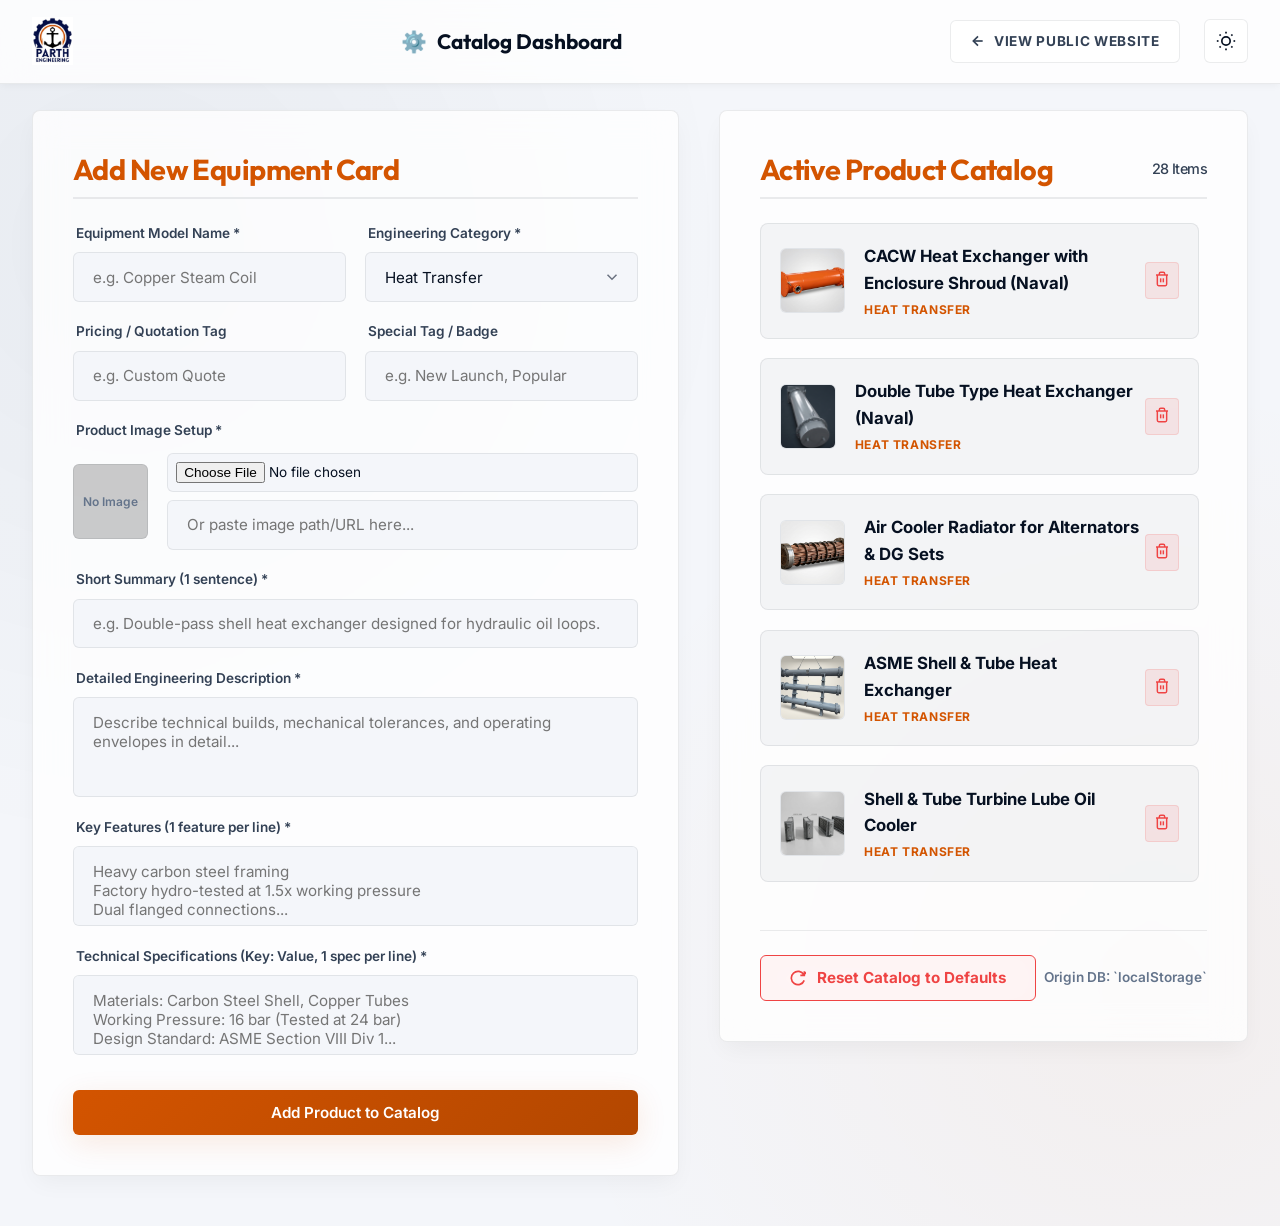
==== commit ca492290: "feat: add logo favicon to index and admin pages" ====
--- a/manage-product.html
+++ b/manage-product.html
@@ -7,6 +7,9 @@
     
     <!-- Theme & Stylesheet -->
     <link rel="stylesheet" href="style.css">
+    
+    <!-- Favicon -->
+    <link rel="icon" type="image/png" href="assets/logo.png">
     
     <style>
         /* Admin Page Custom Specific Utilities */
--- a/style.css
+++ b/style.css
@@ -1016,6 +1016,185 @@
 }
 
 /* ==========================================================================
+   Real Workshop Action Gallery Styling
+   ========================================================================== */
+.gallery-section {
+    padding: 100px 0;
+    border-bottom: 1px solid var(--border-color);
+}
+
+.workshop-grid {
+    display: grid;
+    grid-template-columns: repeat(3, 1fr);
+    gap: 2rem;
+    margin-top: 3rem;
+}
+
+.workshop-card {
+    position: relative;
+    border-radius: 8px;
+    height: 280px;
+    overflow: hidden;
+    cursor: pointer;
+    border: 1px solid var(--border-color);
+}
+
+.workshop-card img {
+    width: 100%;
+    height: 100%;
+    object-fit: cover;
+    transition: transform 0.6s cubic-bezier(0.16, 1, 0.3, 1);
+}
+
+.workshop-card-overlay {
+    position: absolute;
+    bottom: 0;
+    left: 0;
+    width: 100%;
+    padding: 1.5rem;
+    background: linear-gradient(to top, rgba(0, 0, 0, 0.85) 0%, rgba(0, 0, 0, 0.4) 60%, transparent 100%);
+    display: flex;
+    flex-direction: column;
+    gap: 0.3rem;
+    transform: translateY(10px);
+    opacity: 0;
+    transition: var(--transition-smooth);
+    z-index: 2;
+}
+
+.workshop-card:hover img {
+    transform: scale(1.08);
+}
+
+.workshop-card:hover .workshop-card-overlay {
+    transform: translateY(0);
+    opacity: 1;
+}
+
+.workshop-card-overlay h4 {
+    font-size: 1.15rem;
+    font-weight: 700;
+    color: #ffffff;
+}
+
+.workshop-card-overlay span {
+    font-size: 0.8rem;
+    color: var(--accent-primary);
+    font-weight: 700;
+    text-transform: uppercase;
+    letter-spacing: 0.05em;
+}
+
+/* Responsive grid for gallery */
+@media (max-width: 968px) {
+    .workshop-grid {
+        grid-template-columns: repeat(2, 1fr);
+        gap: 1.5rem;
+    }
+    .workshop-card {
+        height: 250px;
+    }
+}
+
+@media (max-width: 640px) {
+    .workshop-grid {
+        grid-template-columns: 1fr;
+        gap: 1.2rem;
+    }
+    .workshop-card {
+        height: 220px;
+    }
+}
+
+/* ==========================================================================
+   Product Range & Application Grid
+   ========================================================================== */
+.about-range-header {
+    text-align: center;
+    max-width: 700px;
+    margin: 6rem auto 3rem auto;
+}
+
+.about-range-header h2 {
+    font-size: 2.8rem;
+    margin-top: 1rem;
+    margin-bottom: 1.2rem;
+}
+
+.about-range-header p {
+    color: var(--text-secondary);
+    font-size: 1.1rem;
+}
+
+.about-range-grid {
+    display: grid;
+    grid-template-columns: repeat(4, 1fr);
+    gap: 1.5rem;
+    margin-top: 2rem;
+}
+
+.range-card {
+    padding: 1.8rem;
+    border-radius: 8px;
+    display: flex;
+    flex-direction: column;
+    gap: 1.2rem;
+    transition: var(--transition-smooth);
+    border: 1px solid var(--border-color);
+}
+
+.range-card:hover {
+    border-color: var(--accent-primary);
+    transform: translateY(-5px);
+    box-shadow: var(--shadow-lg);
+}
+
+.range-card-icon {
+    font-size: 2rem;
+    width: 50px;
+    height: 50px;
+    display: flex;
+    align-items: center;
+    justify-content: center;
+    background: rgba(var(--accent-primary-rgb), 0.1);
+    border-radius: 6px;
+    border: 1px solid rgba(var(--accent-primary-rgb), 0.2);
+}
+
+.range-card-content h3 {
+    font-size: 1.15rem;
+    font-weight: 700;
+    margin-bottom: 0.5rem;
+    color: var(--text-primary);
+}
+
+.range-application {
+    font-size: 0.85rem;
+    color: var(--accent-primary);
+    font-weight: 600;
+    text-transform: uppercase;
+    letter-spacing: 0.03em;
+}
+
+/* Responsive queries for product range grid */
+@media (max-width: 1024px) {
+    .about-range-grid {
+        grid-template-columns: repeat(2, 1fr);
+    }
+}
+
+@media (max-width: 640px) {
+    .about-range-grid {
+        grid-template-columns: 1fr;
+        gap: 1.2rem;
+    }
+    
+    .about-range-header h2 {
+        font-size: 2.2rem;
+    }
+}
+
+/* ==========================================================================
    Catalog Admin Panel Modal Styles
    ========================================================================== */
 
@@ -1304,7 +1483,7 @@
 
 .footer-top {
     display: grid;
-    grid-template-columns: 1.3fr 0.7fr 1fr;
+    grid-template-columns: 1.2fr 0.8fr 1.2fr;
     gap: 4rem;
     margin-bottom: 50px;
     align-items: flex-start;
@@ -1343,6 +1522,52 @@
 .footer-links a:hover {
     color: var(--accent-primary);
     padding-left: 4px;
+}
+
+/* Footer contact info styles */
+.footer-contact h4 {
+    font-size: 1rem;
+    text-transform: uppercase;
+    letter-spacing: 0.05em;
+    margin-bottom: 1.5rem;
+    color: var(--accent-primary);
+}
+
+.footer-contact-list {
+    list-style: none;
+    padding: 0;
+    margin: 0;
+    display: flex;
+    flex-direction: column;
+    gap: 1.2rem;
+    font-size: 0.9rem;
+    color: var(--text-secondary);
+}
+
+.footer-contact-list li {
+    display: flex;
+    gap: 0.8rem;
+    align-items: flex-start;
+    line-height: 1.5;
+}
+
+.footer-contact-list li strong {
+    color: var(--text-primary);
+}
+
+.footer-contact-list .icon {
+    font-size: 1.1rem;
+    flex-shrink: 0;
+}
+
+.footer-contact-list a {
+    color: inherit;
+    text-decoration: none;
+    transition: color 0.3s ease;
+}
+
+.footer-contact-list a:hover {
+    color: var(--accent-primary);
 }
 
 .footer-newsletter h4 {
@@ -1764,6 +1989,11 @@
         grid-template-columns: 1fr;
     }
     
+    .product-grid {
+        grid-template-columns: repeat(auto-fill, minmax(280px, 1fr));
+        gap: 2rem;
+    }
+    
     .categories {
         overflow-x: auto;
         padding-bottom: 0.5rem;
@@ -1825,6 +2055,24 @@
         padding: 0 1.5rem;
     }
     
+    .product-grid {
+        grid-template-columns: 1fr;
+        gap: 1.5rem;
+    }
+    
+    .product-image-container {
+        height: 220px;
+    }
+    
+    .nav-actions {
+        gap: 1rem;
+    }
+    
+    .theme-toggle {
+        width: 40px;
+        height: 40px;
+    }
+    
     .hero h1 {
         font-size: 2.8rem;
     }
@@ -1884,3 +2132,1408 @@
         right: 1rem;
     }
 }
+
+/* ==========================================================================
+   Interactive Brochure & PDF Print Styles
+   ========================================================================== */
+
+/* 1. Brochure Preview Section */
+.brochure-section {
+    padding: 130px 0;
+    position: relative;
+    overflow: hidden;
+    background: radial-gradient(circle at 50% 50%, rgba(245, 158, 11, 0.05) 0%, transparent 70%), rgba(8, 12, 21, 0.6);
+}
+
+.brochure-preview-card {
+    padding: 5rem 4rem;
+    border-radius: 32px;
+    display: flex;
+    flex-direction: column;
+    align-items: center;
+    gap: 4.5rem;
+    background: linear-gradient(135deg, rgba(21, 30, 48, 0.5) 0%, rgba(10, 15, 26, 0.75) 100%);
+    border: 1px solid rgba(255, 255, 255, 0.06);
+    box-shadow: 0 40px 80px rgba(0, 0, 0, 0.55), inset 0 1px 0 rgba(255, 255, 255, 0.08);
+    position: relative;
+    overflow: hidden;
+    backdrop-filter: blur(12px);
+    -webkit-backdrop-filter: blur(12px);
+}
+
+.brochure-preview-card::before {
+    content: '';
+    position: absolute;
+    top: 0;
+    left: 0;
+    width: 100%;
+    height: 100%;
+    background: radial-gradient(circle at 50% -20%, rgba(245, 158, 11, 0.15) 0%, transparent 60%);
+    pointer-events: none;
+}
+
+/* Mockup Layout - Generous Spacing to Prevent Squishing */
+.brochure-mockup-grid {
+    display: grid;
+    grid-template-columns: repeat(2, 1fr);
+    gap: 3.5rem;
+    width: 100%;
+    max-width: 1200px;
+    margin: 0 auto;
+    z-index: 2;
+}
+
+@media (max-width: 1024px) {
+    .brochure-mockup-grid {
+        grid-template-columns: 1fr;
+        gap: 3rem;
+        max-width: 600px;
+    }
+}
+
+.brochure-mockup-page {
+    border-radius: 20px;
+    padding: 32px;
+    min-height: 420px; /* Generous breathing room */
+    display: flex;
+    flex-direction: column;
+    justify-content: space-between;
+    box-shadow: 0 20px 45px rgba(0, 0, 0, 0.45);
+    transition: all 0.6s cubic-bezier(0.16, 1, 0.3, 1);
+    overflow: hidden;
+    position: relative;
+    background: linear-gradient(135deg, rgba(15, 23, 42, 0.85) 0%, rgba(8, 12, 21, 0.98) 100%);
+}
+
+/* Dual-Tone Borders for Gorgeous UI Contrast */
+.brochure-mockup-page.page-1 {
+    border: 1px solid rgba(245, 158, 11, 0.18); /* Warm Golden Amber outline */
+}
+
+.brochure-mockup-page.page-2 {
+    border: 1px solid rgba(59, 130, 246, 0.18); /* Cool Titanium Blue outline */
+}
+
+.brochure-mockup-page::after {
+    content: '';
+    position: absolute;
+    top: 0;
+    left: 0;
+    width: 100%;
+    height: 100%;
+    background: linear-gradient(135deg, rgba(255, 255, 255, 0.04) 0%, transparent 40%);
+    pointer-events: none;
+}
+
+.brochure-mockup-page.page-1:hover {
+    transform: translateY(-12px) scale(1.02) rotate(-0.5deg);
+    border-color: rgba(245, 158, 11, 0.5);
+    box-shadow: 0 30px 60px rgba(245, 158, 11, 0.16), 0 10px 25px rgba(0, 0, 0, 0.5);
+}
+
+.brochure-mockup-page.page-2:hover {
+    transform: translateY(-12px) scale(1.02) rotate(0.5deg);
+    border-color: rgba(59, 130, 246, 0.5);
+    box-shadow: 0 30px 60px rgba(59, 130, 246, 0.16), 0 10px 25px rgba(0, 0, 0, 0.5);
+}
+
+/* Mock Header & Footer - Elevated Contrast */
+.mock-hdr {
+    display: flex;
+    justify-content: space-between;
+    align-items: center;
+    border-bottom: 1px solid rgba(255, 255, 255, 0.08);
+    padding-bottom: 14px;
+    margin-bottom: 15px;
+}
+.mock-logo {
+    font-size: 1.05rem;
+    font-weight: 800;
+    color: #ffffff;
+    display: flex;
+    align-items: center;
+    gap: 8px;
+    letter-spacing: 0.04em;
+    text-transform: uppercase;
+}
+.mock-tag {
+    font-size: 0.78rem;
+    font-weight: 800;
+    text-transform: uppercase;
+    letter-spacing: 0.1em;
+}
+
+.page-1 .mock-tag {
+    color: #f59e0b; /* Golden Amber theme */
+    text-shadow: 0 0 10px rgba(245, 158, 11, 0.25);
+}
+
+.page-2 .mock-tag {
+    color: #3b82f6; /* Titanium Blue theme */
+    text-shadow: 0 0 10px rgba(59, 130, 246, 0.25);
+}
+
+.mock-ftr {
+    border-top: 1px solid rgba(255, 255, 255, 0.08);
+    padding-top: 12px;
+    font-size: 0.8rem;
+    color: #ffffff;
+    opacity: 0.85;
+    font-weight: 700;
+    letter-spacing: 0.05em;
+    text-transform: uppercase;
+    display: flex;
+    justify-content: space-between;
+    align-items: center;
+}
+
+/* Page 1 Mock Details */
+.mock-body {
+    flex-grow: 1;
+    display: flex;
+    flex-direction: column;
+    justify-content: space-between;
+    gap: 20px;
+    padding: 15px 0;
+}
+
+.mock-wheel-container {
+    display: flex;
+    justify-content: center;
+    align-items: center;
+    padding: 15px 0;
+}
+
+.mock-wheel {
+    width: 170px;
+    height: 170px;
+    border-radius: 50%;
+    border: 2px dashed rgba(245, 158, 11, 0.3);
+    position: relative;
+    display: flex;
+    align-items: center;
+    justify-content: center;
+    background: rgba(15, 23, 42, 0.7);
+    box-shadow: 0 0 25px rgba(245, 158, 11, 0.06), inset 0 0 30px rgba(0, 0, 0, 0.7);
+    animation: wheelSlowRotate 35s linear infinite;
+}
+
+@keyframes wheelSlowRotate {
+    0% { transform: rotate(0deg); }
+    100% { transform: rotate(360deg); }
+}
+
+/* Spaced out coordinates to completely eliminate overlapping labels */
+.wheel-sec {
+    position: absolute;
+    font-size: 0.65rem;
+    padding: 5px 12px;
+    border-radius: 20px;
+    background: rgba(10, 15, 26, 0.95);
+    border: 1px solid rgba(255, 255, 255, 0.1);
+    color: #ffffff;
+    font-weight: 800;
+    white-space: nowrap;
+    box-shadow: 0 6px 15px rgba(0, 0, 0, 0.5);
+    animation: wheelCounterRotate 35s linear infinite;
+}
+
+@keyframes wheelCounterRotate {
+    0% { transform: rotate(0deg); }
+    100% { transform: rotate(-360deg); }
+}
+
+.wheel-sec.transfer {
+    top: -15px;
+    left: 50%;
+    transform: translateX(-50%);
+    border-color: rgba(59, 130, 246, 0.6);
+    box-shadow: 0 0 10px rgba(59, 130, 246, 0.35);
+}
+.wheel-sec.movement {
+    bottom: 12px;
+    right: -28px;
+    border-color: rgba(168, 85, 247, 0.6);
+    box-shadow: 0 0 10px rgba(168, 85, 247, 0.35);
+}
+.wheel-sec.fabrication {
+    bottom: 12px;
+    left: -28px;
+    border-color: rgba(249, 115, 22, 0.6);
+    box-shadow: 0 0 10px rgba(249, 115, 22, 0.35);
+}
+
+.wheel-center {
+    font-size: 0.85rem;
+    font-weight: 900;
+    color: #f59e0b;
+    text-transform: uppercase;
+    letter-spacing: 0.06em;
+    text-shadow: 0 0 8px rgba(245, 158, 11, 0.3);
+    animation: wheelCounterRotate 35s linear infinite;
+}
+
+.mock-images {
+    display: flex;
+    gap: 20px;
+    justify-content: center;
+    margin-top: 5px;
+}
+
+.mock-img-item {
+    width: 100px;
+    height: 60px;
+    border-radius: 8px;
+    background-size: cover;
+    background-position: center;
+    border: 2px solid rgba(255, 255, 255, 0.15);
+    box-shadow: 0 12px 24px rgba(0, 0, 0, 0.4);
+    transition: all 0.5s cubic-bezier(0.16, 1, 0.3, 1);
+}
+
+.mock-img-item:first-child {
+    transform: rotate(-3deg) translateY(2px);
+}
+
+.mock-img-item:last-child {
+    transform: rotate(3deg) translateY(2px);
+}
+
+.brochure-mockup-page.page-1:hover .mock-img-item:first-child {
+    transform: rotate(-1deg) scale(1.06) translateY(0);
+    border-color: rgba(245, 158, 11, 0.4);
+}
+
+.brochure-mockup-page.page-1:hover .mock-img-item:last-child {
+    transform: rotate(1deg) scale(1.06) translateY(0);
+    border-color: rgba(245, 158, 11, 0.4);
+}
+
+/* Page 2 Mock Details */
+.mock-catalog-grid {
+    display: grid;
+    grid-template-columns: repeat(4, 1fr);
+    gap: 12px;
+}
+.mock-cat-item {
+    display: flex;
+    flex-direction: column;
+    align-items: center;
+    gap: 8px;
+}
+.mock-cat-img {
+    width: 100%;
+    aspect-ratio: 1.25;
+    border-radius: 8px;
+    background-size: cover;
+    background-position: center;
+    border: 2px solid rgba(255, 255, 255, 0.12);
+    box-shadow: 0 10px 20px rgba(0, 0, 0, 0.25);
+    transition: all 0.5s cubic-bezier(0.16, 1, 0.3, 1);
+}
+.brochure-mockup-page.page-2:hover .mock-cat-img {
+    border-color: rgba(59, 130, 246, 0.4);
+    box-shadow: 0 15px 30px rgba(0, 0, 0, 0.45);
+}
+.mock-cat-item span {
+    font-size: 0.62rem;
+    color: #d1d5db;
+    font-weight: 700;
+    text-align: center;
+    white-space: nowrap;
+    overflow: hidden;
+    text-overflow: ellipsis;
+    width: 100%;
+}
+
+.mock-standards {
+    display: flex;
+    justify-content: space-between;
+    gap: 10px;
+    margin-top: 10px;
+}
+.mock-std-badge {
+    font-size: 0.6rem;
+    color: #ffffff;
+    background: linear-gradient(135deg, rgba(255, 255, 255, 0.06) 0%, rgba(255, 255, 255, 0.02) 100%);
+    border: 1px solid rgba(255, 255, 255, 0.15);
+    padding: 6px 12px;
+    border-radius: 8px;
+    font-weight: 700;
+    box-shadow: 0 5px 10px rgba(0,0,0,0.25);
+    display: flex;
+    align-items: center;
+    gap: 6px;
+    transition: all 0.3s ease;
+}
+
+.page-2:hover .mock-std-badge {
+    border-color: rgba(59, 130, 246, 0.35);
+    background: rgba(59, 130, 246, 0.08);
+}
+
+.brochure-preview-actions {
+    margin-top: 1.5rem;
+}
+
+#btn-download-brochure {
+    padding: 1.15rem 3.5rem;
+    font-size: 1.05rem;
+    font-weight: 700;
+    border-radius: 50px;
+    text-transform: uppercase;
+    letter-spacing: 0.08em;
+    display: inline-flex;
+    align-items: center;
+    gap: 12px;
+    background: linear-gradient(135deg, #f59e0b 0%, #d97706 100%);
+    border: none;
+    color: #ffffff;
+    box-shadow: 0 12px 30px rgba(245, 158, 11, 0.35);
+    transition: all 0.5s cubic-bezier(0.16, 1, 0.3, 1);
+    cursor: pointer;
+    position: relative;
+    overflow: hidden;
+}
+
+#btn-download-brochure::after {
+    content: '';
+    position: absolute;
+    top: 0;
+    left: -100%;
+    width: 50%;
+    height: 100%;
+    background: linear-gradient(90deg, transparent, rgba(255, 255, 255, 0.3), transparent);
+    transform: skewX(-20deg);
+}
+
+#btn-download-brochure:hover {
+    transform: translateY(-5px) scale(1.02);
+    box-shadow: 0 18px 40px rgba(245, 158, 11, 0.5);
+    background: linear-gradient(135deg, #fbbf24 0%, #ea580c 100%);
+}
+
+#btn-download-brochure:hover::after {
+    left: 150%;
+    transition: left 0.8s ease;
+}
+
+#btn-download-brochure svg {
+    width: 22px;
+    height: 22px;
+    stroke-width: 2.8;
+    transition: transform 0.3s ease;
+}
+
+#btn-download-brochure:hover svg {
+    transform: translateY(3px);
+}
+
+/* 2. PDF Download Assembly Container (Print Specific) */
+.brochure-print-container {
+    width: 1120px;
+    background: #0b0f19;
+    color: #f3f4f6;
+    font-family: 'Inter', sans-serif;
+    padding: 0;
+    margin: 0;
+    box-sizing: border-box;
+}
+
+.brochure-print-page {
+    width: 1120px;
+    height: 780px; /* Safe sub-pixel overflow buffer (A4 standard orientation is 792px) */
+    padding: 40px;
+    box-sizing: border-box;
+    display: flex;
+    flex-direction: column;
+    justify-content: space-between;
+    position: relative;
+    overflow: hidden;
+}
+
+.brochure-print-page:not(:last-child) {
+    page-break-after: always;
+}
+
+.bg-page-1 {
+    background: radial-gradient(circle at 10% 20%, #151e33 0%, #0b0f19 100%);
+}
+
+.bg-page-2 {
+    background: radial-gradient(circle at 90% 80%, #0f1626 0%, #0b0f19 100%);
+}
+
+/* Print Header */
+.brochure-print-header {
+    display: flex;
+    justify-content: space-between;
+    align-items: center;
+    border-bottom: 2px solid rgba(245, 158, 11, 0.2);
+    padding-bottom: 18px;
+}
+
+.brochure-logo-area {
+    display: flex;
+    align-items: center;
+    gap: 15px;
+}
+
+.brochure-logo {
+    height: 48px;
+    width: auto;
+}
+
+.brochure-logo-text h1 {
+    font-size: 1.4rem;
+    font-weight: 800;
+    letter-spacing: 0.05em;
+    color: #ffffff;
+    margin: 0;
+}
+
+.brochure-logo-text span {
+    font-size: 0.75rem;
+    color: #f59e0b;
+    text-transform: uppercase;
+    letter-spacing: 0.1em;
+    font-weight: 700;
+}
+
+.brochure-header-tag {
+    font-size: 0.8rem;
+    font-weight: 700;
+    color: #ffffff;
+    background: rgba(245, 158, 11, 0.15);
+    border: 1px solid rgba(245, 158, 11, 0.3);
+    padding: 5px 12px;
+    border-radius: 4px;
+}
+
+/* Print Body - Page 1 Grid */
+.brochure-print-body-grid-1 {
+    display: grid;
+    grid-template-columns: 1.2fr 1fr;
+    gap: 35px;
+    flex-grow: 1;
+    margin: 25px 0;
+}
+
+.brochure-body-col-left {
+    display: flex;
+    flex-direction: column;
+    justify-content: space-between;
+}
+
+.brochure-main-heading h2 {
+    font-size: 1.7rem;
+    font-weight: 800;
+    color: #ffffff;
+    line-height: 1.25;
+    margin-bottom: 12px;
+}
+
+.brochure-main-heading p {
+    font-size: 0.9rem;
+    color: #9ca3af;
+    line-height: 1.5;
+}
+
+/* Interactive Banners in Banners Print Wheel */
+.brochure-capabilities-wheel {
+    flex-grow: 1;
+    display: flex;
+    align-items: center;
+    justify-content: center;
+}
+
+.print-wheel-graphic {
+    position: relative;
+    width: 320px;
+    height: 320px;
+    border-radius: 50%;
+    border: 3px double rgba(245, 158, 11, 0.25);
+    display: flex;
+    align-items: center;
+    justify-content: center;
+}
+
+.print-wheel-center {
+    width: 100px;
+    height: 100px;
+    background: #0f172a;
+    border: 3px solid #f59e0b;
+    border-radius: 50%;
+    display: flex;
+    flex-direction: column;
+    align-items: center;
+    justify-content: center;
+    box-shadow: 0 0 20px rgba(245, 158, 11, 0.3);
+    z-index: 10;
+}
+
+.print-wheel-center span {
+    font-size: 1.1rem;
+    font-weight: 900;
+    color: #ffffff;
+}
+
+.print-wheel-center small {
+    font-size: 0.6rem;
+    color: #f59e0b;
+    font-weight: 700;
+    text-transform: uppercase;
+}
+
+.print-wheel-sector {
+    position: absolute;
+    width: 220px;
+    background: rgba(15, 23, 42, 0.9);
+    border: 1px solid rgba(255, 255, 255, 0.08);
+    padding: 10px 14px;
+    border-radius: 8px;
+}
+
+.print-wheel-sector h3 {
+    font-size: 0.75rem;
+    font-weight: 800;
+    margin-bottom: 4px;
+}
+
+.print-wheel-sector p {
+    font-size: 0.62rem;
+    color: #9ca3af;
+    line-height: 1.3;
+}
+
+.print-wheel-sector.transfer {
+    top: -30px;
+    left: 50%;
+    transform: translateX(-50%);
+    width: 210px;
+    border-left: 4px solid #3b82f6;
+}
+.print-wheel-sector.transfer h3 { color: #3b82f6; }
+
+.print-wheel-sector.movement {
+    bottom: 10px;
+    right: -75px;
+    width: 200px;
+    border-left: 4px solid #a855f7;
+}
+.print-wheel-sector.movement h3 { color: #a855f7; }
+
+.print-wheel-sector.fabrication {
+    bottom: 10px;
+    left: -75px;
+    width: 200px;
+    border-left: 4px solid #f97316;
+}
+.print-wheel-sector.fabrication h3 { color: #f97316; }
+
+/* Page 1 Gallery */
+.brochure-body-col-right {
+    display: flex;
+    flex-direction: column;
+    justify-content: space-between;
+}
+
+.brochure-gallery-title {
+    font-size: 0.85rem;
+    font-weight: 800;
+    color: #f59e0b;
+    text-transform: uppercase;
+    letter-spacing: 0.05em;
+    border-left: 3px solid #f59e0b;
+    padding-left: 10px;
+    margin-bottom: 12px;
+}
+
+.brochure-gallery-grid-2x2 {
+    display: grid;
+    grid-template-columns: 1fr 1fr;
+    gap: 15px;
+    flex-grow: 1;
+}
+
+.brochure-gal-card {
+    background: rgba(30, 41, 59, 0.4);
+    border: 1px solid rgba(255, 255, 255, 0.05);
+    border-radius: 8px;
+    padding: 10px;
+    display: flex;
+    flex-direction: column;
+    gap: 8px;
+}
+
+.brochure-gal-img {
+    width: 100%;
+    flex-grow: 1;
+    border-radius: 6px;
+    background-size: cover;
+    background-position: center;
+    border: 1px solid rgba(255,255,255,0.05);
+}
+
+.brochure-gal-card span {
+    font-size: 0.72rem;
+    font-weight: 700;
+    color: #ffffff;
+    text-align: center;
+}
+
+/* Page 1 Print Footer */
+.brochure-print-footer {
+    display: flex;
+    justify-content: space-between;
+    align-items: center;
+    border-top: 1px solid rgba(255, 255, 255, 0.08);
+    padding-top: 15px;
+    gap: 20px;
+}
+
+.brochure-ftr-col {
+    display: flex;
+    flex-direction: column;
+    gap: 4px;
+    max-width: 400px;
+}
+
+.brochure-ftr-col strong {
+    font-size: 0.72rem;
+    color: #f59e0b;
+    text-transform: uppercase;
+}
+
+.brochure-ftr-col span {
+    font-size: 0.7rem;
+    color: #d1d5db;
+    line-height: 1.4;
+}
+
+.brochure-qr-col {
+    display: flex;
+    flex-direction: row;
+    align-items: center;
+    gap: 12px;
+    background: rgba(255, 255, 255, 0.03);
+    padding: 8px 12px;
+    border-radius: 6px;
+    border: 1px solid rgba(255,255,255,0.05);
+}
+
+.brochure-qr-placeholder {
+    width: 32px;
+    height: 32px;
+    background: #ffffff;
+    color: #0b0f19;
+    font-size: 1.2rem;
+    font-weight: bold;
+    border-radius: 4px;
+    display: flex;
+    align-items: center;
+    justify-content: center;
+}
+
+.brochure-qr-text {
+    display: flex;
+    flex-direction: column;
+}
+
+.brochure-qr-text strong {
+    font-size: 0.65rem;
+    color: #ffffff;
+}
+.brochure-qr-text span {
+    font-size: 0.7rem;
+    color: #f59e0b;
+    font-weight: 700;
+}
+
+/* Print Body - Page 2 Portfolio Grid */
+.brochure-print-body-grid-2 {
+    flex-grow: 1;
+    margin: 25px 0;
+    display: flex;
+    flex-direction: column;
+}
+
+.portfolio-grid-8 {
+    display: grid;
+    grid-template-columns: repeat(4, 1fr);
+    grid-template-rows: 1fr 1fr;
+    gap: 16px;
+    flex-grow: 1;
+}
+
+.portfolio-item-card {
+    background: rgba(30, 41, 59, 0.3);
+    border: 1px solid rgba(255, 255, 255, 0.05);
+    border-radius: 8px;
+    padding: 10px;
+    display: flex;
+    flex-direction: column;
+    gap: 8px;
+}
+
+.portfolio-img {
+    width: 100%;
+    height: 95px;
+    border-radius: 6px;
+    background-size: cover;
+    background-position: center;
+    border: 1px solid rgba(255,255,255,0.05);
+}
+
+.portfolio-info h3 {
+    font-size: 0.75rem;
+    font-weight: 800;
+    color: #ffffff;
+    margin-bottom: 4px;
+    line-height: 1.2;
+}
+
+.portfolio-info p {
+    font-size: 0.62rem;
+    color: #9ca3af;
+    line-height: 1.4;
+    margin: 0;
+}
+
+/* Page 2 Print Footer */
+.brochure-ftr-markets {
+    display: flex;
+    flex-direction: column;
+    gap: 8px;
+}
+
+.brochure-ftr-markets strong {
+    font-size: 0.72rem;
+    color: #f59e0b;
+    text-transform: uppercase;
+}
+
+.market-pills-row {
+    display: flex;
+    gap: 8px;
+}
+
+.m-pill {
+    font-size: 0.68rem;
+    color: #ffffff;
+    background: rgba(59, 130, 246, 0.15);
+    border: 1px solid rgba(59, 130, 246, 0.3);
+    padding: 4px 10px;
+    border-radius: 20px;
+    font-weight: 600;
+}
+
+.brochure-ftr-standards {
+    background: rgba(245, 158, 11, 0.08);
+    border: 1px solid rgba(245, 158, 11, 0.2);
+    border-radius: 6px;
+    padding: 8px 15px;
+}
+
+.std-row {
+    display: flex;
+    justify-content: space-around;
+    align-items: center;
+}
+
+.std-item {
+    font-size: 0.72rem;
+    color: #f3f4f6;
+}
+
+.std-item strong {
+    color: #f59e0b;
+}
+
+/* Responsive Overrides for Mockup grid */
+@media (max-width: 768px) {
+    .brochure-preview-card {
+        padding: 1.5rem;
+    }
+    
+    .brochure-mockup-grid {
+        grid-template-columns: 1fr;
+    }
+}
+
+/* ==========================================================================
+   About Section - Client Logos Horizontal Marquee
+   ========================================================================== */
+.about-clients {
+    margin-top: 6rem;
+    padding-top: 6rem;
+    border-top: 1px solid var(--border-color);
+}
+
+.about-clients-header {
+    text-align: center;
+    max-width: 800px;
+    margin: 0 auto 2.5rem auto;
+    display: flex;
+    flex-direction: column;
+    align-items: center;
+    gap: 1.2rem;
+}
+
+.about-clients-header h3 {
+    font-size: 2.5rem;
+    font-weight: 800;
+    line-height: 1.3;
+    background: linear-gradient(135deg, #ffffff 0%, #a5b4fc 100%);
+    -webkit-background-clip: text;
+    -webkit-text-fill-color: transparent;
+}
+
+[data-theme="light"] .about-clients-header h3 {
+    background: linear-gradient(135deg, #1e293b 0%, #4338ca 100%);
+    -webkit-background-clip: text;
+    -webkit-text-fill-color: transparent;
+}
+
+.about-clients-header p {
+    font-size: 1.15rem;
+    color: var(--text-secondary);
+    line-height: 1.7;
+}
+
+/* Horizontal Marquee Layout */
+.horizontal-marquee-panel {
+    background: linear-gradient(135deg, rgba(21, 30, 48, 0.3) 0%, rgba(10, 15, 26, 0.6) 100%);
+    border-top: 1px solid rgba(255, 255, 255, 0.05);
+    border-bottom: 1px solid rgba(255, 255, 255, 0.05);
+    padding: 2.2rem 0;
+    position: relative;
+    overflow: hidden;
+    backdrop-filter: blur(8px);
+    -webkit-backdrop-filter: blur(8px);
+    width: 100vw;
+    left: 50%;
+    right: 50%;
+    margin-left: -50vw;
+    margin-right: -50vw;
+}
+
+[data-theme="light"] .horizontal-marquee-panel {
+    background: linear-gradient(135deg, rgba(255, 255, 255, 0.7) 0%, rgba(241, 245, 249, 0.8) 100%);
+    border-color: rgba(0, 0, 0, 0.05);
+}
+
+/* Fading edge masks */
+.horizontal-marquee-panel::before {
+    content: '';
+    position: absolute;
+    top: 0;
+    left: 0;
+    bottom: 0;
+    width: 20%;
+    background: linear-gradient(to right, var(--bg-secondary) 0%, transparent 100%);
+    z-index: 3;
+    pointer-events: none;
+}
+
+.horizontal-marquee-panel::after {
+    content: '';
+    position: absolute;
+    top: 0;
+    right: 0;
+    bottom: 0;
+    width: 20%;
+    background: linear-gradient(to left, var(--bg-secondary) 0%, transparent 100%);
+    z-index: 3;
+    pointer-events: none;
+}
+
+.horizontal-marquee-wrapper {
+    overflow: hidden;
+    width: 100%;
+}
+
+.horizontal-marquee-track {
+    display: flex;
+    gap: 3.5rem;
+    align-items: center;
+    width: max-content;
+    animation: scrollHorizontalMarquee 32s linear infinite;
+    padding: 0.5rem 0;
+}
+
+/* Pause marquee scroll on hover */
+.horizontal-marquee-panel:hover .horizontal-marquee-track {
+    animation-play-state: paused;
+}
+
+@keyframes scrollHorizontalMarquee {
+    0% {
+        transform: translateX(0);
+    }
+    100% {
+        transform: translateX(calc(-50% - 1.75rem)); /* Offset exactly half the gap */
+    }
+}
+
+.marquee-logo-card {
+    width: 240px;
+    height: 95px;
+    background: rgba(255, 255, 255, 0.02);
+    border: 1px solid rgba(255, 255, 255, 0.05);
+    border-radius: 16px;
+    display: flex;
+    align-items: center;
+    justify-content: center;
+    padding: 1.2rem;
+    transition: all 0.4s cubic-bezier(0.16, 1, 0.3, 1);
+    box-shadow: 0 10px 25px rgba(0, 0, 0, 0.15);
+}
+
+.marquee-logo-card:hover {
+    background: rgba(255, 255, 255, 0.06);
+    border-color: rgba(245, 158, 11, 0.3);
+    transform: translateY(-2px) scale(1.03);
+    box-shadow: 0 15px 30px rgba(245, 158, 11, 0.15);
+}
+
+.marquee-logo-card img {
+    max-width: 90%;
+    max-height: 80%;
+    object-fit: contain;
+    filter: brightness(0.95) contrast(1.05);
+    transition: all 0.4s ease;
+}
+
+.marquee-logo-card:hover img {
+    filter: brightness(1) contrast(1.1);
+}
+
+[data-theme="light"] .marquee-logo-card {
+    background: rgba(0, 0, 0, 0.02);
+    border-color: rgba(0, 0, 0, 0.06);
+    box-shadow: 0 8px 20px rgba(0, 0, 0, 0.04);
+}
+
+[data-theme="light"] .marquee-logo-card:hover {
+    background: rgba(0, 0, 0, 0.04);
+    border-color: rgba(245, 158, 11, 0.3);
+}
+
+/* ==========================================================================
+   Expertise Callout Style
+   ========================================================================== */
+.expertise-callout {
+    display: flex;
+    align-items: center;
+    gap: 1.5rem;
+    padding: 2rem;
+    border-radius: 20px;
+    margin: 1.5rem 0 2.2rem 0;
+    position: relative;
+    overflow: hidden;
+    border: 1px solid rgba(245, 158, 11, 0.15);
+    background: linear-gradient(135deg, rgba(245, 158, 11, 0.05) 0%, rgba(245, 158, 11, 0.01) 100%);
+    box-shadow: 0 20px 40px rgba(0, 0, 0, 0.2), inset 0 1px 0 rgba(255, 255, 255, 0.05);
+}
+
+.expertise-highlight-glow {
+    position: absolute;
+    top: -50%;
+    left: -50%;
+    width: 200%;
+    height: 200%;
+    background: radial-gradient(circle, rgba(245, 158, 11, 0.06) 0%, transparent 70%);
+    pointer-events: none;
+    z-index: 1;
+}
+
+.expertise-icon {
+    font-size: 2.8rem;
+    z-index: 2;
+    filter: drop-shadow(0 4px 8px rgba(245, 158, 11, 0.25));
+    animation: pulseGlow 3s ease-in-out infinite alternate;
+}
+
+.expertise-content {
+    z-index: 2;
+    display: flex;
+    flex-direction: column;
+    gap: 0.3rem;
+}
+
+.expertise-content h4 {
+    font-size: 1.1rem;
+    font-weight: 700;
+    color: var(--accent-primary);
+    text-transform: uppercase;
+    letter-spacing: 0.05em;
+}
+
+.expertise-content p {
+    font-size: 1.15rem;
+    line-height: 1.5;
+    color: var(--text-primary);
+    margin: 0 !important;
+}
+
+.expertise-content p strong {
+    color: var(--accent-primary);
+    font-weight: 700;
+}
+
+[data-theme="light"] .expertise-callout {
+    background: linear-gradient(135deg, rgba(245, 158, 11, 0.07) 0%, rgba(245, 158, 11, 0.02) 100%);
+    border-color: rgba(245, 158, 11, 0.2);
+    box-shadow: 0 15px 30px rgba(0, 0, 0, 0.03), inset 0 1px 0 rgba(255, 255, 255, 0.8);
+}
+
+@keyframes pulseGlow {
+    0% {
+        transform: scale(1);
+    }
+    100% {
+        transform: scale(1.06);
+    }
+}
+
+/* ==========================================================================
+   Restructured Contact Details Grid Styles
+   ========================================================================== */
+.contact-header {
+    text-align: center;
+    max-width: 800px;
+    margin: 0 auto 4rem auto;
+    display: flex;
+    flex-direction: column;
+    align-items: center;
+    gap: 0.8rem;
+}
+
+.contact-header h2 {
+    font-size: 2.8rem;
+    font-weight: 800;
+    line-height: 1.25;
+    background: linear-gradient(135deg, #ffffff 0%, #a5b4fc 100%);
+    -webkit-background-clip: text;
+    -webkit-text-fill-color: transparent;
+    margin-bottom: 0.5rem;
+}
+
+[data-theme="light"] .contact-header h2 {
+    background: linear-gradient(135deg, #1e293b 0%, #4338ca 100%);
+    -webkit-background-clip: text;
+    -webkit-text-fill-color: transparent;
+}
+
+.contact-header p {
+    font-size: 1.15rem;
+    color: var(--text-secondary);
+    line-height: 1.7;
+}
+
+.contact-details-grid {
+    display: grid;
+    grid-template-columns: repeat(4, 1fr);
+    gap: 2rem;
+    margin-top: 2rem;
+}
+
+.contact-detail-card {
+    display: flex;
+    flex-direction: column;
+    align-items: center;
+    text-align: center;
+    gap: 1.5rem;
+    padding: 2.5rem 2rem;
+    border-radius: 20px;
+    border: 1px solid rgba(255, 255, 255, 0.05);
+    background: linear-gradient(135deg, rgba(21, 30, 48, 0.2) 0%, rgba(10, 15, 26, 0.4) 100%);
+    box-shadow: 0 15px 35px rgba(0, 0, 0, 0.2);
+    transition: var(--transition-smooth);
+}
+
+.contact-detail-card:hover {
+    transform: translateY(-5px);
+    border-color: rgba(245, 158, 11, 0.3);
+    box-shadow: 0 20px 45px rgba(245, 158, 11, 0.1);
+}
+
+.contact-detail-card .contact-detail-icon {
+    width: 60px;
+    height: 60px;
+    border-radius: 12px;
+    background: rgba(255, 255, 255, 0.02);
+    border: 1px solid rgba(255, 255, 255, 0.08);
+    display: flex;
+    align-items: center;
+    justify-content: center;
+    flex-shrink: 0;
+    transition: var(--transition-smooth);
+}
+
+.contact-detail-card:hover .contact-detail-icon {
+    background: rgba(245, 158, 11, 0.1);
+    border-color: var(--accent-primary);
+}
+
+.contact-detail-card .contact-detail-icon svg {
+    width: 28px;
+    height: 28px;
+    stroke: var(--accent-primary);
+    stroke-width: 2;
+    fill: none;
+}
+
+.contact-detail-card .contact-detail-text {
+    display: flex;
+    flex-direction: column;
+    gap: 0.8rem;
+}
+
+.contact-detail-card .contact-detail-text h4 {
+    font-size: 1.1rem;
+    font-weight: 700;
+    color: var(--text-primary);
+}
+
+.contact-detail-card .contact-detail-text p {
+    font-size: 0.95rem;
+    color: var(--text-secondary);
+    line-height: 1.6;
+    margin: 0;
+}
+
+.contact-detail-card .contact-detail-text p a {
+    color: var(--text-secondary);
+    transition: var(--transition-smooth);
+}
+
+.contact-detail-card .contact-detail-text p a:hover {
+    color: var(--accent-primary);
+}
+
+[data-theme="light"] .contact-detail-card {
+    background: linear-gradient(135deg, rgba(255, 255, 255, 0.6) 0%, rgba(241, 245, 249, 0.7) 100%);
+    border-color: rgba(0, 0, 0, 0.05);
+    box-shadow: 0 10px 25px rgba(0, 0, 0, 0.03);
+}
+
+/* Responsive Grid Adaptations */
+@media (max-width: 1100px) {
+    .contact-details-grid {
+        grid-template-columns: repeat(2, 1fr);
+        gap: 2rem;
+    }
+}
+
+@media (max-width: 640px) {
+    .contact-details-grid {
+        grid-template-columns: 1fr;
+        gap: 1.5rem;
+    }
+    .contact-detail-card {
+        padding: 2rem 1.5rem;
+    }
+}
+
+/* ==========================================================================
+   Premium UI/UX Enhancements & Interaction System
+   ========================================================================== */
+
+/* 1. Scroll Progress Bar */
+.scroll-progress-bar {
+    position: absolute;
+    top: 0;
+    left: 0;
+    height: 3px;
+    width: 0%;
+    background: linear-gradient(90deg, var(--accent-primary) 0%, #ff8c00 100%);
+    z-index: 1100;
+    transition: width 0.1s ease-out;
+}
+
+/* 2. Ambient Blur Glow Orbs */
+.blur-orb {
+    position: absolute;
+    width: 450px;
+    height: 450px;
+    border-radius: 50%;
+    background: radial-gradient(circle, rgba(var(--accent-primary-rgb), 0.12) 0%, rgba(var(--accent-primary-rgb), 0) 70%);
+    filter: blur(100px);
+    pointer-events: none;
+    z-index: 0;
+    transition: transform 5s ease-in-out, opacity 1s ease;
+}
+
+[data-theme="light"] .blur-orb {
+    background: radial-gradient(circle, rgba(var(--accent-primary-rgb), 0.06) 0%, rgba(var(--accent-primary-rgb), 0) 70%);
+}
+
+/* 3. Heading Text Gradient Upgrade */
+.text-gradient {
+    background: linear-gradient(135deg, #ffffff 30%, var(--accent-primary) 100%) !important;
+    -webkit-background-clip: text !important;
+    -webkit-text-fill-color: transparent !important;
+}
+
+[data-theme="light"] .text-gradient {
+    background: linear-gradient(135deg, #0f172a 30%, var(--accent-primary) 100%) !important;
+    -webkit-background-clip: text !important;
+    -webkit-text-fill-color: transparent !important;
+}
+
+/* 4. Premium Card Hover Glow Transitions */
+.product-card {
+    transition: transform 0.5s cubic-bezier(0.16, 1, 0.3, 1), 
+                border-color 0.5s cubic-bezier(0.16, 1, 0.3, 1), 
+                box-shadow 0.5s cubic-bezier(0.16, 1, 0.3, 1);
+}
+
+.product-card:hover {
+    transform: translateY(-12px) scale(1.015);
+    border-color: rgba(var(--accent-primary-rgb), 0.4);
+    box-shadow: 0 20px 40px rgba(0, 0, 0, 0.3), 
+                0 0 30px rgba(var(--accent-primary-rgb), 0.15);
+}
+
+[data-theme="light"] .product-card:hover {
+    box-shadow: 0 15px 35px rgba(0, 0, 0, 0.06), 
+                0 0 25px rgba(var(--accent-primary-rgb), 0.08);
+}
+
+.range-card {
+    transition: transform 0.5s cubic-bezier(0.16, 1, 0.3, 1), 
+                border-color 0.5s cubic-bezier(0.16, 1, 0.3, 1), 
+                box-shadow 0.5s cubic-bezier(0.16, 1, 0.3, 1);
+}
+
+.range-card:hover {
+    transform: translateY(-8px) scale(1.02);
+    border-color: rgba(var(--accent-primary-rgb), 0.4);
+    box-shadow: 0 15px 30px rgba(0, 0, 0, 0.25), 
+                0 0 20px rgba(var(--accent-primary-rgb), 0.1);
+}
+
+[data-theme="light"] .range-card:hover {
+    box-shadow: 0 10px 25px rgba(0, 0, 0, 0.03), 
+                0 0 15px rgba(var(--accent-primary-rgb), 0.06);
+}
+
+/* 5. 3D Perspective Tilt for brochure page mockup */
+.brochure-preview-card {
+    perspective: 1500px;
+}
+
+.brochure-mockup-page {
+    transform-style: preserve-3d;
+    transition: transform 0.8s cubic-bezier(0.16, 1, 0.3, 1), 
+                box-shadow 0.8s cubic-bezier(0.16, 1, 0.3, 1);
+}
+
+.brochure-mockup-page.page-1 {
+    transform: rotateY(-3deg) rotateX(1deg);
+}
+
+.brochure-mockup-page.page-2 {
+    transform: rotateY(3deg) rotateX(1deg);
+}
+
+.brochure-mockup-page.page-1:hover {
+    transform: rotateY(-12deg) rotateX(3deg) translateZ(20px);
+    box-shadow: -15px 20px 35px rgba(0, 0, 0, 0.55), 
+                0 0 20px rgba(var(--accent-primary-rgb), 0.1);
+}
+
+.brochure-mockup-page.page-2:hover {
+    transform: rotateY(12deg) rotateX(3deg) translateZ(20px);
+    box-shadow: 15px 20px 35px rgba(0, 0, 0, 0.55), 
+                0 0 20px rgba(var(--accent-primary-rgb), 0.1);
+}
+
+/* 6. Floating Back-to-Top Button */
+.scroll-to-top {
+    position: fixed;
+    bottom: 35px;
+    right: 35px;
+    width: 50px;
+    height: 50px;
+    border-radius: 50%;
+    z-index: 999;
+    display: flex;
+    align-items: center;
+    justify-content: center;
+    cursor: pointer;
+    opacity: 0;
+    visibility: hidden;
+    transform: translateY(15px) scale(0.9);
+    transition: opacity 0.4s ease, transform 0.4s ease, visibility 0.4s;
+    box-shadow: 0 10px 25px rgba(0, 0, 0, 0.3);
+    border: 1px solid var(--border-color);
+}
+
+.scroll-to-top.visible {
+    opacity: 1;
+    visibility: visible;
+    transform: translateY(0) scale(1);
+}
+
+.scroll-to-top:hover {
+    transform: translateY(-5px) scale(1.05);
+    background: rgba(var(--accent-primary-rgb), 0.15);
+    border-color: var(--accent-primary);
+    box-shadow: var(--shadow-accent);
+}
+
+.scroll-to-top svg {
+    width: 20px;
+    height: 20px;
+    stroke: var(--accent-primary);
+    transition: var(--transition-smooth);
+}
+
+.scroll-to-top:hover svg {
+    stroke: var(--text-primary);
+    transform: translateY(-2px);
+}
+
+/* 7. Scroll Reveal Core Engine */
+.reveal {
+    opacity: 0;
+    transform: translateY(35px);
+    transition: opacity 0.9s cubic-bezier(0.16, 1, 0.3, 1), 
+                transform 0.9s cubic-bezier(0.16, 1, 0.3, 1);
+    will-change: transform, opacity;
+}
+
+.reveal.revealed {
+    opacity: 1;
+    transform: translateY(0);
+}
+
+/* Micro-Interaction: Staggered reveal animations for grid cards */
+.metrics-grid .metric-card:nth-child(1) { transition-delay: 0.1s; }
+.metrics-grid .metric-card:nth-child(2) { transition-delay: 0.2s; }
+.metrics-grid .metric-card:nth-child(3) { transition-delay: 0.3s; }
+.metrics-grid .metric-card:nth-child(4) { transition-delay: 0.4s; }
+
+.about-range-grid .range-card:nth-child(1) { transition-delay: 0.05s; }
+.about-range-grid .range-card:nth-child(2) { transition-delay: 0.1s; }
+.about-range-grid .range-card:nth-child(3) { transition-delay: 0.15s; }
+.about-range-grid .range-card:nth-child(4) { transition-delay: 0.2s; }
+.about-range-grid .range-card:nth-child(5) { transition-delay: 0.25s; }
+.about-range-grid .range-card:nth-child(6) { transition-delay: 0.3s; }
+.about-range-grid .range-card:nth-child(7) { transition-delay: 0.35s; }
+.about-range-grid .range-card:nth-child(8) { transition-delay: 0.4s; }
+
+/* Contact Card Animations on Hover */
+@keyframes iconBounce {
+    0%, 100% { transform: translateY(0); }
+    50% { transform: translateY(-5px); }
+}
+
+.contact-detail-card:hover .contact-detail-icon svg {
+    animation: iconBounce 0.8s ease infinite alternate;
+}
+
+
